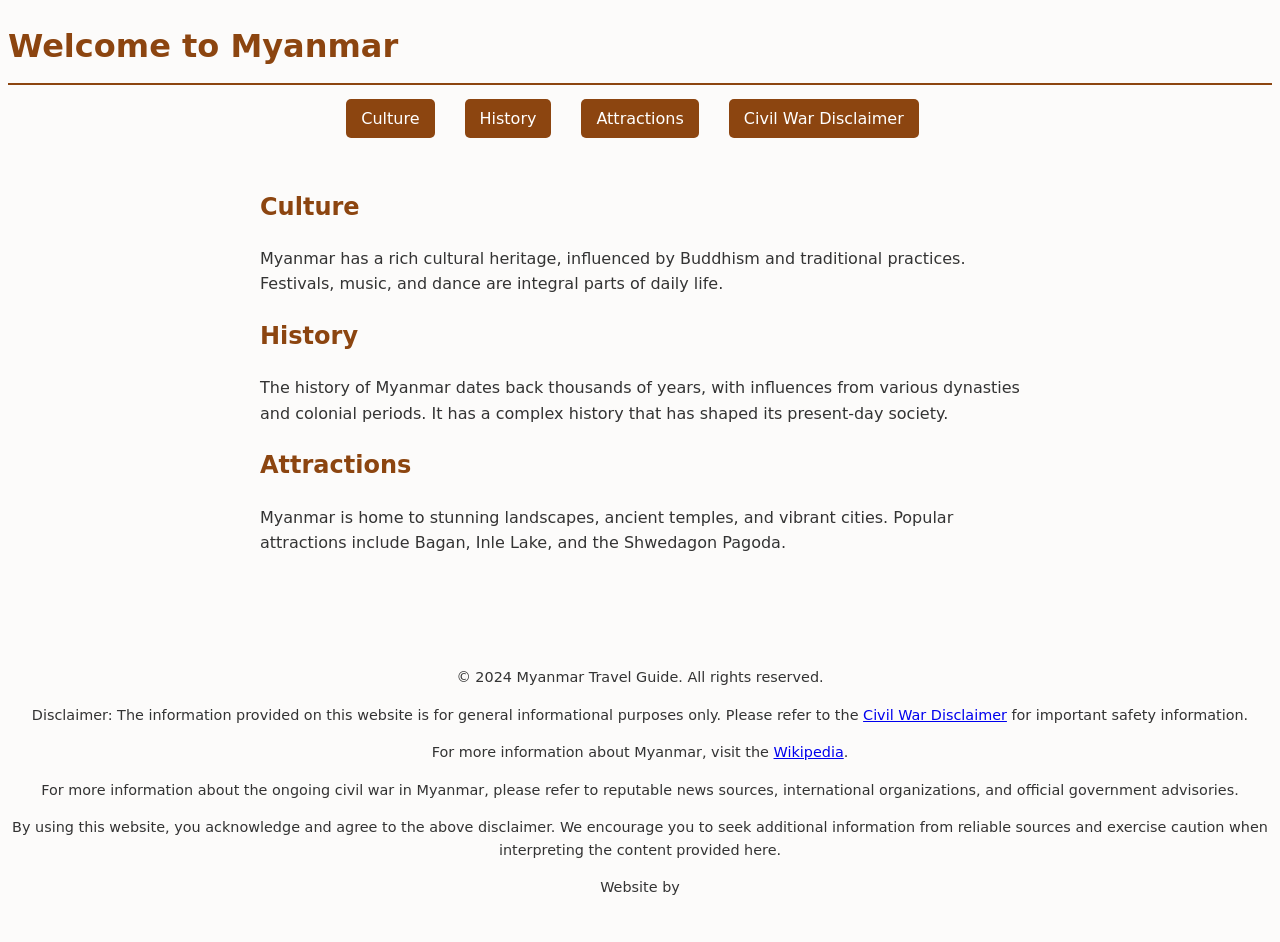
==== index.html @ 451cdd1c "Initial commit: Myanmar travel guide website" ====
<!DOCTYPE html>
<html lang="en">
<head>
	<meta charset="UTF-8">
	<meta name="viewport" content="width=device-width, initial-scale=1.0">
	<meta name="description" content="Learn about Myanmar, its culture, history, and attractions.">
	<link rel="stylesheet" href="styles.css">
	<link rel="icon" type="image/svg+xml" href="favicon.svg">
	<script src="script.js" defer></script>
	<title>About Myanmar</title>	
</head>
<body>
	<header>
		<h1>Welcome to Myanmar</h1>
		<nav>
			<ul>
				<li><a href="culture.html">Culture</a></li>
				<li><a href="history.html">History</a></li>
				<li><a href="attractions.html">Attractions</a></li>
				<li><a href="disclaimer.html">Civil War Disclaimer</a></li>
			</ul>
		</nav>
	</header>

	<main>
		<section id="culture">
			<h2>Culture</h2>
			<p>Myanmar has a rich cultural heritage, influenced by Buddhism and traditional practices. Festivals, music, and dance are integral parts of daily life.</p>
		</section>

		<section id="history">
			<h2>History</h2>
			<p>The history of Myanmar dates back thousands of years, with influences from various dynasties and colonial periods. It has a complex history that has shaped its present-day society.</p>
		</section>

		<section id="attractions">
			<h2>Attractions</h2>
			<p>Myanmar is home to stunning landscapes, ancient temples, and vibrant cities. Popular attractions include Bagan, Inle Lake, and the Shwedagon Pagoda.</p>
		</section>
	</main>
	<footer>
		<p>&copy; 2024 Myanmar Travel Guide. All rights reserved.</p>
		<p>Disclaimer: The information provided on this website is for general informational purposes only. Please refer to the <a href="disclaimer.html">Civil War Disclaimer</a> for important safety information.</p>
		<p>For more information about Myanmar, visit the <a href="https://en.wikipedia.org/wiki/Myanmar" target="_blank">Wikipedia</a>.</p>
		<p>For more information about the ongoing civil war in Myanmar, please refer to reputable news sources, international organizations, and official government advisories.</p>
		<p>By using this website, you acknowledge and agree to the above disclaimer. We encourage you to seek additional information from reliable sources and exercise caution when interpreting the content provided here.</p>
		<p>Website by <div Gaius="" David=""></div></p>
	</footer>
</body>
---- styles.css ----
body {
    font-family: system-ui, sans-serif;
    background-color: #fcfbfa;
    color: #333333;
    line-height: 1.6;
}
main {
    max-width: 800px;
    margin: 0 auto;
    padding: 20px;  
    box-sizing: border-box;
}
h1, h2, h3 {
    color: #8c4510;
}
h1 {
border-bottom: 2px solid #8c4510;
    padding-bottom: 10px; 
}
header nav a {
    background-color: #8c4510;
    text-decoration: none;
    color: #fff;
    margin-right: 15px;
    padding: 10px 15px;
    border-radius: 5px;
}
header nav a:hover {
    background-color: #a0522d;
}
header nav ul {
    list-style-type: none;
    padding: 0;
    gap: 15px;
    display: flex;
    justify-content: center;
    transition: background-color 0.2s ease;
}
footer {
    text-align: center;
    padding: 20px 0;
    margin-top: 40px;
    font-size: 0.9em;
}
a[href="index.html"] {
    margin-bottom: 20px;
    display: inline-block;
    background-color: #8c4510;
    color: #fff;
    padding: 10px 15px;
    text-decoration: none;
    border-radius: 10px;
    font-weight: 500;
    &:hover {
        background-color: #a0522d;
    }
    transition: background-color 0.2s ease;
}
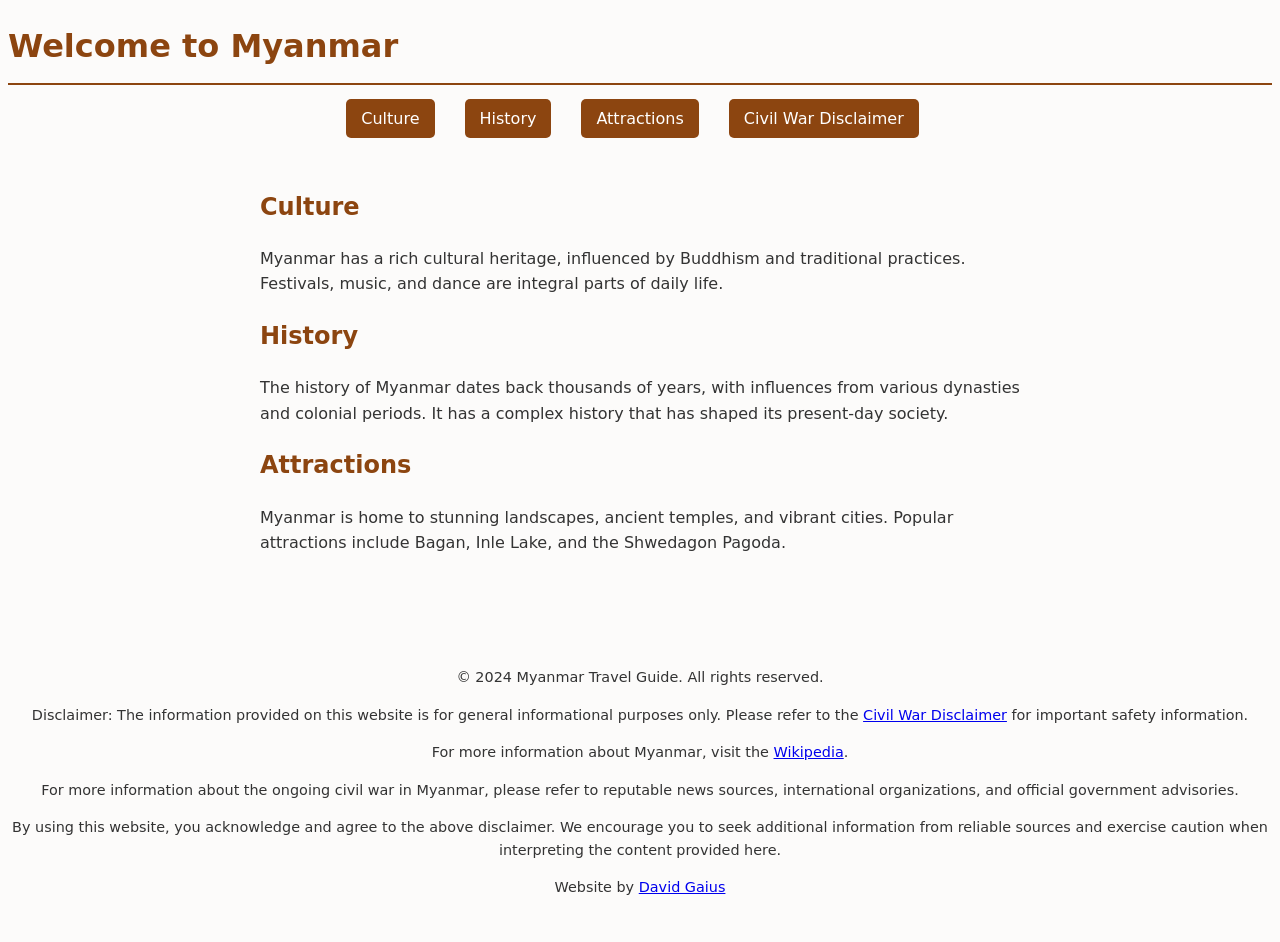
==== commit dbd7a1c3: "Final commit message: Added hamburger menu functionality to index.html and disclaimer.html, and upda" ====
--- a/index.html
+++ b/index.html
@@ -6,14 +6,19 @@
 	<meta name="description" content="Learn about Myanmar, its culture, history, and attractions.">
 	<link rel="stylesheet" href="styles.css">
 	<link rel="icon" type="image/svg+xml" href="favicon.svg">
-	<script src="script.js" defer></script>
+	<script src="app.js" defer></script>
 	<title>About Myanmar</title>	
 </head>
 <body>
 	<header>
 		<h1>Welcome to Myanmar</h1>
-		<nav>
-			<ul>
+		<button class="menu-toggle" aria-label="Toggle navigation" aria-controls="site-navigation" aria-expanded="false">
+    <span class="bar"></span>
+    <span class="bar"></span>
+    <span class="bar"></span>
+  </button>
+		<nav id="site-navigation">
+			<ul class="nav-links">
 				<li><a href="culture.html">Culture</a></li>
 				<li><a href="history.html">History</a></li>
 				<li><a href="attractions.html">Attractions</a></li>
@@ -44,6 +49,6 @@
 		<p>For more information about Myanmar, visit the <a href="https://en.wikipedia.org/wiki/Myanmar" target="_blank">Wikipedia</a>.</p>
 		<p>For more information about the ongoing civil war in Myanmar, please refer to reputable news sources, international organizations, and official government advisories.</p>
 		<p>By using this website, you acknowledge and agree to the above disclaimer. We encourage you to seek additional information from reliable sources and exercise caution when interpreting the content provided here.</p>
-		<p>Website by <div Gaius="" David=""></div></p>
+		<p>Website by <a href="https://github.com/davidtheimperial" target="_blank">David Gaius</a></p>
 	</footer>
 </body>
--- a/styles.css
+++ b/styles.css
@@ -55,4 +55,62 @@
         background-color: #a0522d;
     }
     transition: background-color 0.2s ease;
+}
+.menu-toggle {
+    display: none;
+    flex-direction: column;
+    justify-content: space-between;
+    width: 30px;
+    height: 21px;
+    background: transparent;
+    border: none;
+    cursor: pointer;
+    padding: 0;
+}
+.menu-toggle .bar {
+    height: 3px;
+    width: 100%;
+    background-color: #8c4510;
+    border-radius: 2px;
+    transition: all 0.3s ease;
+}
+@media (max-width: 768px) {
+  .menu-toggle {
+    display: flex;
+    margin-bottom: 12px;
+  }
+
+  .nav-links {
+    display: none;
+    flex-direction: column;
+    gap: 8px; 
+    width: 100%;
+  }
+  .nav-links a {
+    display: block;
+    width: 100%;
+    text-align: left;
+    padding: 10px 14px; 
+  }
+  .nav-links.active {
+    display: flex;
+  }
+  .menu-toggle .bar {
+    height: 3px;
+    width: 100%;
+    background-color: #ffffff;
+    border-radius: 2px;
+    transition: transform 0.3s ease, opacity 0.3s ease;
+  }
+  .menu-toggle.active .bar:nth-child(1) {
+    transform: translateY(9px) rotate(45deg);
+  }
+
+  .menu-toggle.active .bar:nth-child(2) {
+    opacity: 0; 
+  }
+
+  .menu-toggle.active .bar:nth-child(3) {
+    transform: translateY(-9px) rotate(-45deg);
+  }
 }
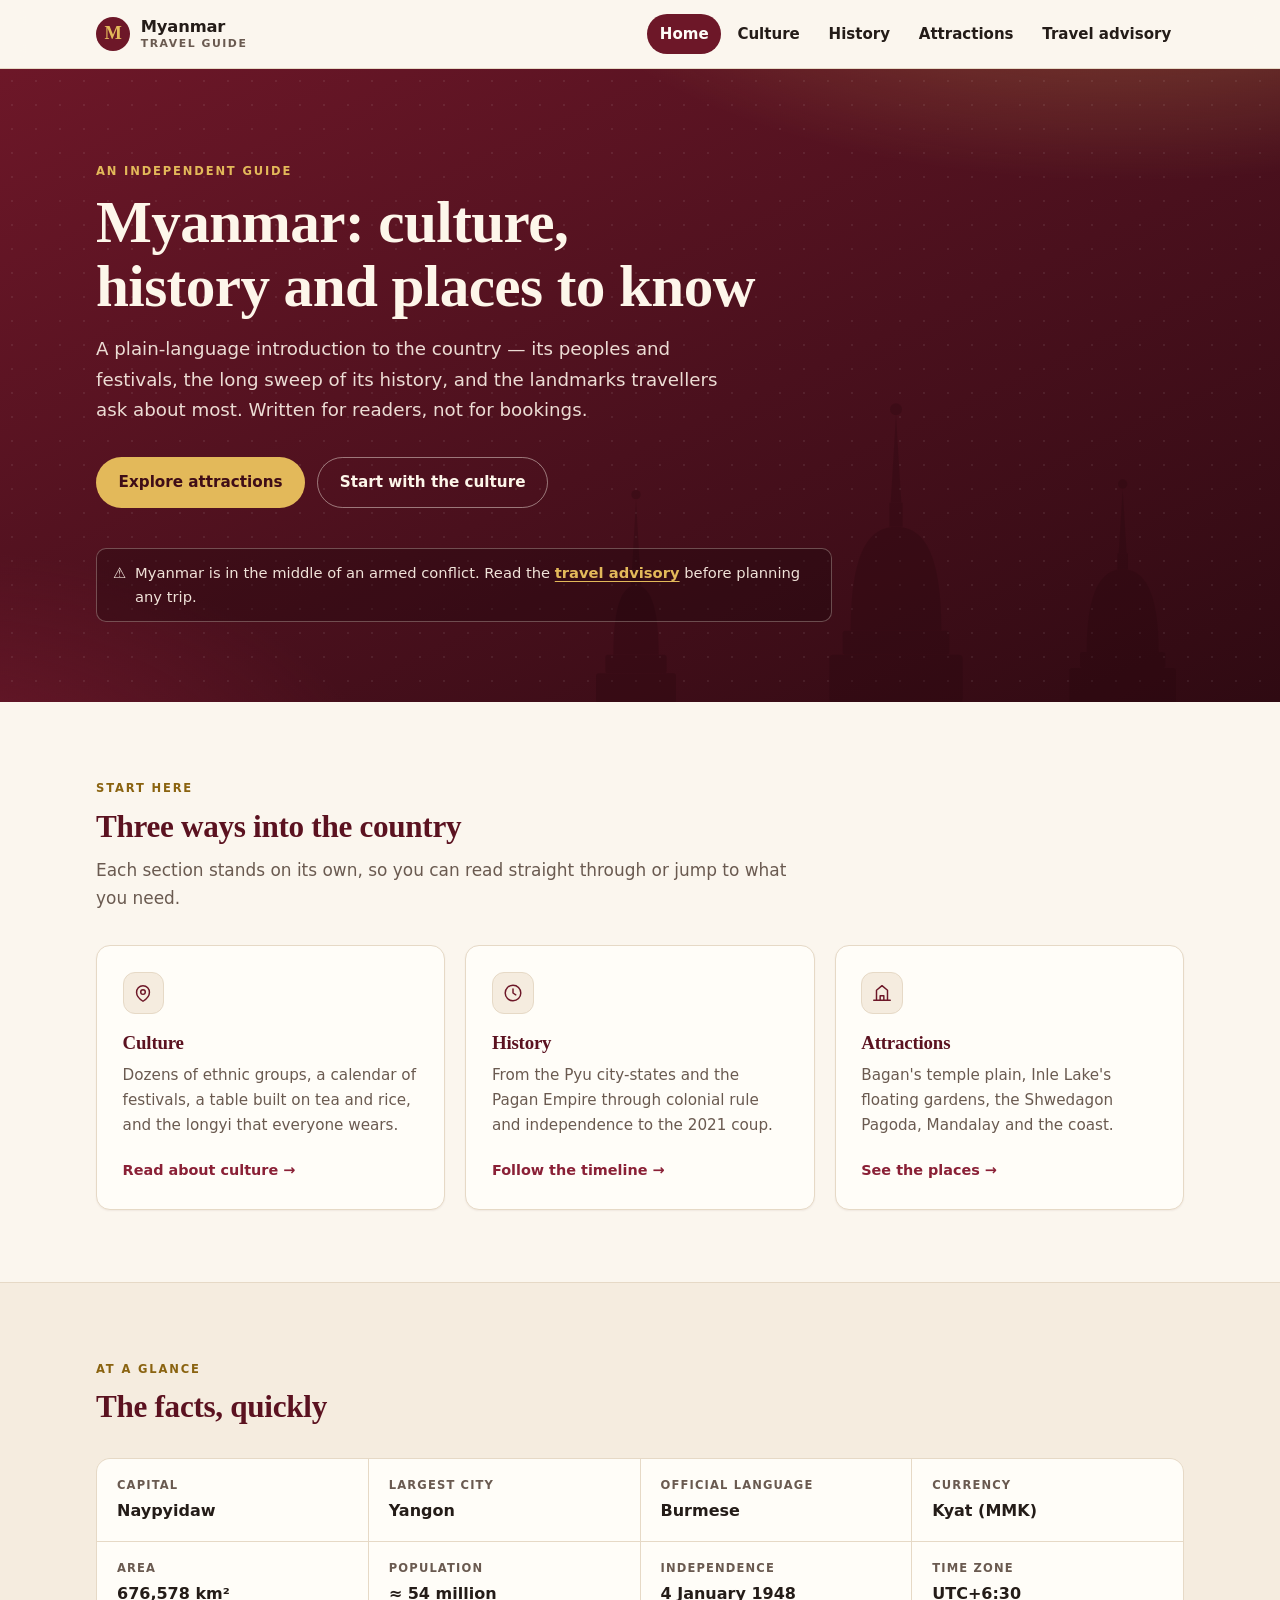
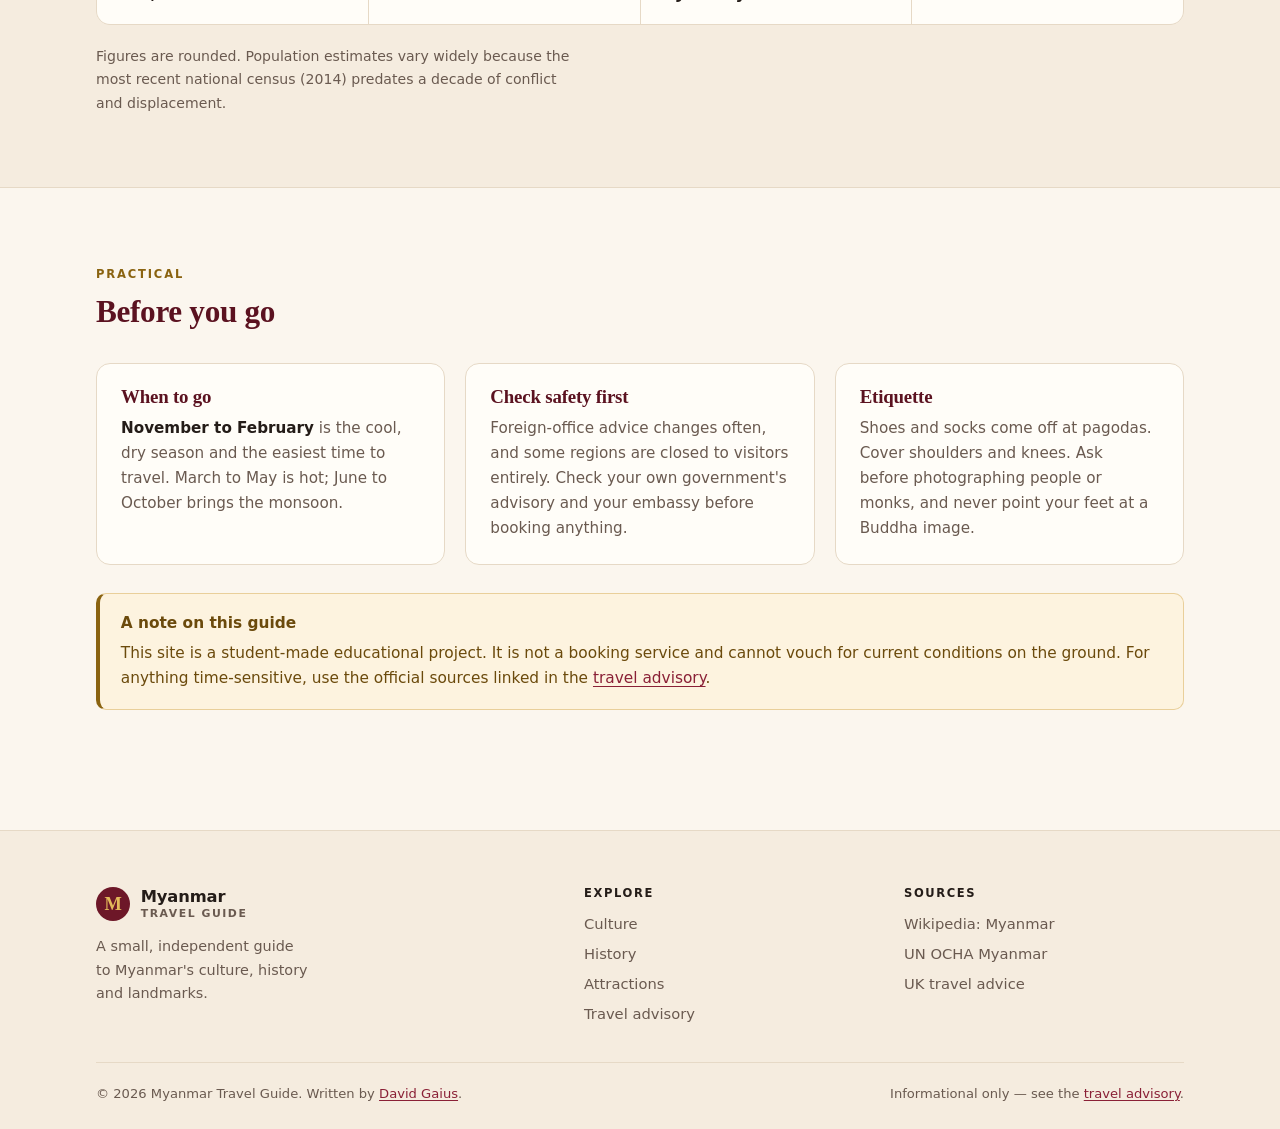
==== commit d46d23ea: "Rework layout, navigation and content - Add the missing main wrapper so content pages stop running f" ====
--- a/index.html
+++ b/index.html
@@ -2,53 +2,228 @@
 <html lang="en">
 <head>
 	<meta charset="UTF-8">
+	<script>document.documentElement.classList.add('js');</script>
 	<meta name="viewport" content="width=device-width, initial-scale=1.0">
-	<meta name="description" content="Learn about Myanmar, its culture, history, and attractions.">
+	<title>Myanmar Travel Guide — culture, history and places to know</title>
+	<meta name="description" content="An independent, plain-language guide to Myanmar: its peoples and festivals, its history from the Pyu city-states to today, and the landmarks travellers ask about most.">
+	<link rel="canonical" href="https://davidtheimperial.github.io/myanmar-travel-guide/">
+	<meta name="theme-color" content="#fbf6ee" media="(prefers-color-scheme: light)">
+	<meta name="theme-color" content="#141110" media="(prefers-color-scheme: dark)">
+	<meta property="og:type" content="website">
+	<meta property="og:site_name" content="Myanmar Travel Guide">
+	<meta property="og:title" content="Myanmar Travel Guide">
+	<meta property="og:description" content="An independent guide to Myanmar's culture, history and attractions — with a clear safety advisory.">
+	<meta property="og:url" content="https://davidtheimperial.github.io/myanmar-travel-guide/">
+	<link rel="icon" type="image/svg+xml" href="favicon.svg">
 	<link rel="stylesheet" href="styles.css">
-	<link rel="icon" type="image/svg+xml" href="favicon.svg">
 	<script src="app.js" defer></script>
-	<title>About Myanmar</title>	
 </head>
 <body>
-	<header>
-		<h1>Welcome to Myanmar</h1>
-		<button class="menu-toggle" aria-label="Toggle navigation" aria-controls="site-navigation" aria-expanded="false">
-    <span class="bar"></span>
-    <span class="bar"></span>
-    <span class="bar"></span>
-  </button>
-		<nav id="site-navigation">
-			<ul class="nav-links">
-				<li><a href="culture.html">Culture</a></li>
-				<li><a href="history.html">History</a></li>
-				<li><a href="attractions.html">Attractions</a></li>
-				<li><a href="disclaimer.html">Civil War Disclaimer</a></li>
-			</ul>
-		</nav>
+	<a class="skip-link" href="#main">Skip to content</a>
+
+	<header class="site-header">
+		<div class="wrap header-inner">
+			<a class="brand" href="index.html">
+				<span class="brand-mark" aria-hidden="true">M</span>
+				<span class="brand-text">Myanmar <em>Travel Guide</em></span>
+			</a>
+
+			<button class="nav-toggle" type="button" aria-label="Open navigation" aria-controls="site-nav" aria-expanded="false">
+				<span></span><span></span><span></span>
+			</button>
+
+			<nav class="site-nav" id="site-nav" aria-label="Main">
+				<ul>
+					<li><a href="index.html" aria-current="page">Home</a></li>
+					<li><a href="culture.html">Culture</a></li>
+					<li><a href="history.html">History</a></li>
+					<li><a href="attractions.html">Attractions</a></li>
+					<li><a href="disclaimer.html">Travel advisory</a></li>
+				</ul>
+			</nav>
+		</div>
 	</header>
 
-	<main>
-		<section id="culture">
-			<h2>Culture</h2>
-			<p>Myanmar has a rich cultural heritage, influenced by Buddhism and traditional practices. Festivals, music, and dance are integral parts of daily life.</p>
-		</section>
-
-		<section id="history">
-			<h2>History</h2>
-			<p>The history of Myanmar dates back thousands of years, with influences from various dynasties and colonial periods. It has a complex history that has shaped its present-day society.</p>
-		</section>
-
-		<section id="attractions">
-			<h2>Attractions</h2>
-			<p>Myanmar is home to stunning landscapes, ancient temples, and vibrant cities. Popular attractions include Bagan, Inle Lake, and the Shwedagon Pagoda.</p>
+	<main id="main">
+		<section class="hero">
+			<svg class="hero-art" viewBox="0 0 600 260" aria-hidden="true" focusable="false">
+				<g fill="currentColor">
+					<rect x="75" y="238" width="60" height="22" rx="2"/>
+					<rect x="82" y="224" width="46" height="14" rx="2"/>
+					<path d="M88 224c0-38 7-52 17-52s17 14 17 52z"/>
+					<rect x="101" y="160" width="8" height="12"/>
+					<path d="M102 160 105 108l3 52z"/>
+					<circle cx="105" cy="104" r="3.5"/>
+
+					<rect x="250" y="224" width="100" height="36" rx="3"/>
+					<rect x="260" y="206" width="80" height="18" rx="2"/>
+					<path d="M266 206c0-60 14-78 34-78s34 18 34 78z"/>
+					<rect x="295" y="110" width="10" height="18"/>
+					<path d="M296 110 300 44l4 66z"/>
+					<circle cx="300" cy="40" r="4.5"/>
+
+					<rect x="430" y="234" width="80" height="26" rx="2"/>
+					<rect x="438" y="222" width="64" height="12" rx="2"/>
+					<path d="M443 222c0-46 11-62 27-62s27 16 27 62z"/>
+					<rect x="466" y="148" width="8" height="12"/>
+					<path d="M467 148 470 100l3 48z"/>
+					<circle cx="470" cy="96" r="3.5"/>
+				</g>
+			</svg>
+
+			<div class="wrap hero-inner">
+				<p class="eyebrow eyebrow--light">An independent guide</p>
+				<h1>Myanmar: culture, history and places to know</h1>
+				<p class="hero-lede">A plain-language introduction to the country — its peoples and festivals, the long sweep of its history, and the landmarks travellers ask about most. Written for readers, not for bookings.</p>
+				<div class="hero-actions">
+					<a class="btn btn-primary" href="attractions.html">Explore attractions</a>
+					<a class="btn btn-ghost" href="culture.html">Start with the culture</a>
+				</div>
+				<p class="hero-note">
+					<span aria-hidden="true">&#9888;</span>
+					<span>Myanmar is in the middle of an armed conflict. Read the <a href="disclaimer.html">travel advisory</a> before planning any trip.</span>
+				</p>
+			</div>
+		</section>
+
+		<section class="section" aria-labelledby="start-here">
+			<div class="wrap">
+				<div class="section-head">
+					<p class="eyebrow">Start here</p>
+					<h2 id="start-here">Three ways into the country</h2>
+					<p class="lede">Each section stands on its own, so you can read straight through or jump to what you need.</p>
+				</div>
+
+				<div class="card-grid">
+					<a class="card" href="culture.html">
+						<span class="card-icon" aria-hidden="true">
+							<svg viewBox="0 0 24 24" width="22" height="22" fill="none" stroke="currentColor" stroke-width="1.6" stroke-linecap="round" stroke-linejoin="round"><path d="M12 21s-7-4.3-7-9.5A7 7 0 0 1 12 4a7 7 0 0 1 7 7.5C19 16.7 12 21 12 21z"/><circle cx="12" cy="11" r="2.5"/></svg>
+						</span>
+						<h3>Culture</h3>
+						<p>Dozens of ethnic groups, a calendar of festivals, a table built on tea and rice, and the longyi that everyone wears.</p>
+						<span class="card-more">Read about culture <span aria-hidden="true">&rarr;</span></span>
+					</a>
+
+					<a class="card" href="history.html">
+						<span class="card-icon" aria-hidden="true">
+							<svg viewBox="0 0 24 24" width="22" height="22" fill="none" stroke="currentColor" stroke-width="1.6" stroke-linecap="round" stroke-linejoin="round"><circle cx="12" cy="12" r="8.5"/><path d="M12 7.5V12l3 2"/></svg>
+						</span>
+						<h3>History</h3>
+						<p>From the Pyu city-states and the Pagan Empire through colonial rule and independence to the 2021 coup.</p>
+						<span class="card-more">Follow the timeline <span aria-hidden="true">&rarr;</span></span>
+					</a>
+
+					<a class="card" href="attractions.html">
+						<span class="card-icon" aria-hidden="true">
+							<svg viewBox="0 0 24 24" width="22" height="22" fill="none" stroke="currentColor" stroke-width="1.6" stroke-linecap="round" stroke-linejoin="round"><path d="M3 20h18M6 20V9l6-5 6 5v11"/><path d="M10 20v-5h4v5"/></svg>
+						</span>
+						<h3>Attractions</h3>
+						<p>Bagan's temple plain, Inle Lake's floating gardens, the Shwedagon Pagoda, Mandalay and the coast.</p>
+						<span class="card-more">See the places <span aria-hidden="true">&rarr;</span></span>
+					</a>
+				</div>
+			</div>
+		</section>
+
+		<section class="section section--tint" aria-labelledby="glance">
+			<div class="wrap">
+				<div class="section-head">
+					<p class="eyebrow">At a glance</p>
+					<h2 id="glance">The facts, quickly</h2>
+				</div>
+
+				<dl class="facts">
+					<div class="fact"><dt>Capital</dt><dd>Naypyidaw</dd></div>
+					<div class="fact"><dt>Largest city</dt><dd>Yangon</dd></div>
+					<div class="fact"><dt>Official language</dt><dd>Burmese</dd></div>
+					<div class="fact"><dt>Currency</dt><dd>Kyat (MMK)</dd></div>
+					<div class="fact"><dt>Area</dt><dd>676,578 km&sup2;</dd></div>
+					<div class="fact"><dt>Population</dt><dd>&asymp; 54 million</dd></div>
+					<div class="fact"><dt>Independence</dt><dd>4 January 1948</dd></div>
+					<div class="fact"><dt>Time zone</dt><dd>UTC+6:30</dd></div>
+				</dl>
+
+				<p class="note">Figures are rounded. Population estimates vary widely because the most recent national census (2014) predates a decade of conflict and displacement.</p>
+			</div>
+		</section>
+
+		<section class="section" aria-labelledby="before">
+			<div class="wrap">
+				<div class="section-head">
+					<p class="eyebrow">Practical</p>
+					<h2 id="before">Before you go</h2>
+				</div>
+
+				<div class="card-grid">
+					<article class="panel">
+						<h3>When to go</h3>
+						<p><strong>November to February</strong> is the cool, dry season and the easiest time to travel. March to May is hot; June to October brings the monsoon.</p>
+					</article>
+					<article class="panel">
+						<h3>Check safety first</h3>
+						<p>Foreign-office advice changes often, and some regions are closed to visitors entirely. Check your own government's advisory and your embassy before booking anything.</p>
+					</article>
+					<article class="panel">
+						<h3>Etiquette</h3>
+						<p>Shoes and socks come off at pagodas. Cover shoulders and knees. Ask before photographing people or monks, and never point your feet at a Buddha image.</p>
+					</article>
+				</div>
+
+				<div class="callout callout--warn">
+					<p class="callout-title">A note on this guide</p>
+					<p>This site is a student-made educational project. It is not a booking service and cannot vouch for current conditions on the ground. For anything time-sensitive, use the official sources linked in the <a href="disclaimer.html">travel advisory</a>.</p>
+				</div>
+			</div>
 		</section>
 	</main>
-	<footer>
-		<p>&copy; 2024 Myanmar Travel Guide. All rights reserved.</p>
-		<p>Disclaimer: The information provided on this website is for general informational purposes only. Please refer to the <a href="disclaimer.html">Civil War Disclaimer</a> for important safety information.</p>
-		<p>For more information about Myanmar, visit the <a href="https://en.wikipedia.org/wiki/Myanmar" target="_blank">Wikipedia</a>.</p>
-		<p>For more information about the ongoing civil war in Myanmar, please refer to reputable news sources, international organizations, and official government advisories.</p>
-		<p>By using this website, you acknowledge and agree to the above disclaimer. We encourage you to seek additional information from reliable sources and exercise caution when interpreting the content provided here.</p>
-		<p>Website by <a href="https://github.com/davidtheimperial" target="_blank">David Gaius</a></p>
+
+	<footer class="site-footer">
+		<div class="wrap">
+			<div class="footer-grid">
+				<div>
+					<a class="brand" href="index.html">
+						<span class="brand-mark" aria-hidden="true">M</span>
+						<span class="brand-text">Myanmar <em>Travel Guide</em></span>
+					</a>
+					<p class="footer-blurb">A small, independent guide to Myanmar's culture, history and landmarks.</p>
+				</div>
+
+				<nav aria-label="Footer">
+					<h2 class="footer-heading">Explore</h2>
+					<ul class="footer-links">
+						<li><a href="culture.html">Culture</a></li>
+						<li><a href="history.html">History</a></li>
+						<li><a href="attractions.html">Attractions</a></li>
+						<li><a href="disclaimer.html">Travel advisory</a></li>
+					</ul>
+				</nav>
+
+				<div>
+					<h2 class="footer-heading">Sources</h2>
+					<ul class="footer-links">
+						<li><a href="https://en.wikipedia.org/wiki/Myanmar" target="_blank" rel="noopener noreferrer">Wikipedia: Myanmar</a></li>
+						<li><a href="https://www.unocha.org/myanmar" target="_blank" rel="noopener noreferrer">UN OCHA Myanmar</a></li>
+						<li><a href="https://www.gov.uk/foreign-travel-advice/myanmar" target="_blank" rel="noopener noreferrer">UK travel advice</a></li>
+					</ul>
+				</div>
+			</div>
+
+			<div class="footer-legal">
+				<p>&copy; <span data-year>2026</span> Myanmar Travel Guide. Written by <a href="https://github.com/davidtheimperial" target="_blank" rel="noopener noreferrer">David Gaius</a>.</p>
+				<p>Informational only &mdash; see the <a href="disclaimer.html">travel advisory</a>.</p>
+			</div>
+		</div>
 	</footer>
-</body>+
+	<script type="application/ld+json">
+	{
+		"@context": "https://schema.org",
+		"@type": "WebSite",
+		"name": "Myanmar Travel Guide",
+		"url": "https://davidtheimperial.github.io/myanmar-travel-guide/",
+		"inLanguage": "en",
+		"description": "An independent guide to Myanmar's culture, history and attractions."
+	}
+	</script>
+</body>
+</html>
--- a/styles.css
+++ b/styles.css
@@ -1,116 +1,1204 @@
+/* ==========================================================================
+   Myanmar Travel Guide — stylesheet
+   1. Tokens          5. Layout & type
+   2. Reset           6. Components
+   3. Base            7. Page-specific
+   4. Header          8. Footer / print
+   ========================================================================== */
+
+/* 1. Tokens ---------------------------------------------------------------- */
+
+:root {
+	/* Brand (from the favicon) */
+	--maroon-900: #3f0d17;
+	--maroon-700: #6d1728;
+	--maroon-500: #8a2036;
+	--gold-600: #8a6310;
+	--gold-500: #c99a2e;
+	--gold-300: #e3b95a;
+
+	/* Surfaces */
+	--bg: #fbf6ee;
+	--surface: #fffdf8;
+	--surface-2: #f5ecdf;
+	--header-bg: rgba(251, 246, 238, 0.88);
+	--line: #e6d9c6;
+
+	/* Text */
+	--ink: #241c18;
+	--muted: #6a5a50;
+	--heading: #5b1220;
+	--link: #8a2036;
+
+	/* Feedback */
+	--warn-bg: #fdf3df;
+	--warn-line: #e9cf9a;
+	--warn-ink: #6b4a0c;
+
+	/* Structure */
+	--radius: 14px;
+	--radius-sm: 10px;
+	--wrap: 68rem;
+	--measure: 64ch;
+	--shadow-sm: 0 1px 2px rgba(63, 13, 23, 0.06);
+	--shadow: 0 1px 2px rgba(63, 13, 23, 0.05), 0 10px 28px -16px rgba(63, 13, 23, 0.35);
+
+	--font-body: system-ui, -apple-system, "Segoe UI", Roboto, "Helvetica Neue", Arial, sans-serif;
+	--font-display: "Iowan Old Style", "Palatino Linotype", Palatino, Georgia, "Times New Roman", serif;
+
+	color-scheme: light dark;
+}
+
+@media (prefers-color-scheme: dark) {
+	:root {
+		--maroon-700: #8c2438;
+		--gold-600: #e0b352;
+		--bg: #141110;
+		--surface: #1c1816;
+		--surface-2: #241e1a;
+		--header-bg: rgba(20, 17, 16, 0.88);
+		--line: #3a2f28;
+
+		--ink: #f4ece2;
+		--muted: #b3a396;
+		--heading: #f0d9a8;
+		--link: #e9c37a;
+
+		--warn-bg: #2a2113;
+		--warn-line: #5d4a22;
+		--warn-ink: #f0d59a;
+
+		--shadow-sm: 0 1px 2px rgba(0, 0, 0, 0.4);
+		--shadow: 0 1px 2px rgba(0, 0, 0, 0.4), 0 16px 34px -20px rgba(0, 0, 0, 0.8);
+	}
+}
+
+/* 2. Reset ----------------------------------------------------------------- */
+
+*,
+*::before,
+*::after {
+	box-sizing: border-box;
+}
+
+html {
+	-webkit-text-size-adjust: 100%;
+}
+
+body,
+h1,
+h2,
+h3,
+h4,
+p,
+figure,
+blockquote,
+dl,
+dd,
+ul,
+ol {
+	margin: 0;
+}
+
+ul[class],
+ol[class],
+.site-nav ul,
+.toc ol {
+	list-style: none;
+	margin: 0;
+	padding: 0;
+}
+
+img,
+svg,
+video {
+	display: block;
+	max-width: 100%;
+}
+
+button,
+input,
+select,
+textarea {
+	font: inherit;
+	color: inherit;
+}
+
+/* 3. Base ------------------------------------------------------------------ */
+
+html {
+	scroll-behavior: smooth;
+}
+
 body {
-    font-family: system-ui, sans-serif;
-    background-color: #fcfbfa;
-    color: #333333;
-    line-height: 1.6;
-}
+	background-color: var(--bg);
+	color: var(--ink);
+	font-family: var(--font-body);
+	font-size: 1rem;
+	line-height: 1.65;
+	-webkit-font-smoothing: antialiased;
+	text-rendering: optimizeLegibility;
+	display: flex;
+	flex-direction: column;
+	min-height: 100dvh;
+}
+
 main {
-    max-width: 800px;
-    margin: 0 auto;
-    padding: 20px;  
-    box-sizing: border-box;
-}
-h1, h2, h3 {
-    color: #8c4510;
-}
+	flex: 1 0 auto;
+}
+
+a {
+	color: var(--link);
+	text-underline-offset: 0.18em;
+	text-decoration-thickness: 1px;
+}
+
+a:hover {
+	text-decoration-thickness: 2px;
+}
+
+:focus-visible {
+	outline: 3px solid var(--gold-500);
+	outline-offset: 3px;
+	border-radius: 4px;
+}
+
+::selection {
+	background: var(--gold-300);
+	color: var(--maroon-900);
+}
+
+.skip-link {
+	position: fixed;
+	top: -6rem;
+	left: 1rem;
+	z-index: 200;
+	background: var(--maroon-700);
+	color: #fffdf8;
+	padding: 0.75rem 1.25rem;
+	border-radius: 0 0 var(--radius-sm) var(--radius-sm);
+	font-weight: 600;
+	text-decoration: none;
+	transition: top 0.15s ease;
+}
+
+.skip-link:focus {
+	top: 0;
+}
+
+/* 4. Header ---------------------------------------------------------------- */
+
+.site-header {
+	position: sticky;
+	top: 0;
+	z-index: 100;
+	background: var(--header-bg);
+	-webkit-backdrop-filter: saturate(140%) blur(12px);
+	backdrop-filter: saturate(140%) blur(12px);
+	border-bottom: 1px solid var(--line);
+}
+
+.header-inner {
+	display: flex;
+	align-items: center;
+	justify-content: space-between;
+	gap: 1rem;
+	min-height: 4.25rem;
+}
+
+.brand {
+	display: inline-flex;
+	align-items: center;
+	gap: 0.65rem;
+	color: var(--ink);
+	text-decoration: none;
+	font-weight: 650;
+	letter-spacing: -0.01em;
+	line-height: 1.15;
+}
+
+.brand-mark {
+	display: grid;
+	place-items: center;
+	flex: 0 0 auto;
+	width: 2.15rem;
+	height: 2.15rem;
+	border-radius: 50%;
+	background: var(--maroon-700);
+	color: var(--gold-300);
+	font-family: var(--font-display);
+	font-size: 1.15rem;
+	font-weight: 700;
+}
+
+.brand-text {
+	font-size: 1.02rem;
+}
+
+.brand-text em {
+	display: block;
+	font-style: normal;
+	font-size: 0.68rem;
+	letter-spacing: 0.14em;
+	text-transform: uppercase;
+	color: var(--muted);
+	font-weight: 600;
+	margin-top: 0.1rem;
+}
+
+.site-nav ul {
+	display: flex;
+	align-items: center;
+	gap: 0.2rem;
+}
+
+.site-nav a {
+	display: block;
+	padding: 0.5rem 0.8rem;
+	border-radius: 999px;
+	color: var(--ink);
+	text-decoration: none;
+	font-size: 0.94rem;
+	font-weight: 550;
+	white-space: nowrap;
+	transition: background-color 0.15s ease, color 0.15s ease;
+}
+
+.site-nav a:hover {
+	background: var(--surface-2);
+	color: var(--heading);
+}
+
+.site-nav a[aria-current="page"] {
+	background: var(--maroon-700);
+	color: #fffdf8;
+}
+
+.nav-toggle {
+	display: none;
+	place-items: center;
+	gap: 5px;
+	width: 2.75rem;
+	height: 2.75rem;
+	padding: 0;
+	border: 1px solid var(--line);
+	border-radius: 12px;
+	background: var(--surface);
+	color: var(--ink);
+	cursor: pointer;
+	flex-direction: column;
+}
+
+.nav-toggle span {
+	display: block;
+	width: 1.15rem;
+	height: 2px;
+	border-radius: 2px;
+	background: currentColor;
+	transition: transform 0.2s ease, opacity 0.2s ease;
+}
+
+.nav-toggle[aria-expanded="true"] span:nth-child(1) {
+	transform: translateY(7px) rotate(45deg);
+}
+
+.nav-toggle[aria-expanded="true"] span:nth-child(2) {
+	opacity: 0;
+}
+
+.nav-toggle[aria-expanded="true"] span:nth-child(3) {
+	transform: translateY(-7px) rotate(-45deg);
+}
+
+/* 5. Layout & type --------------------------------------------------------- */
+
+.wrap {
+	width: min(100% - 2.5rem, var(--wrap));
+	margin-inline: auto;
+}
+
+.section {
+	padding-block: clamp(2.75rem, 6vw, 4.5rem);
+}
+
+.section--tint {
+	background: var(--surface-2);
+	border-block: 1px solid var(--line);
+}
+
+.section-head {
+	max-width: 44rem;
+	margin-bottom: 2rem;
+}
+
+.section-head p:last-child {
+	margin-bottom: 0;
+}
+
+h1,
+h2,
+h3,
+h4 {
+	color: var(--heading);
+	font-family: var(--font-display);
+	font-weight: 700;
+	line-height: 1.2;
+	letter-spacing: -0.01em;
+	text-wrap: balance;
+}
+
 h1 {
-border-bottom: 2px solid #8c4510;
-    padding-bottom: 10px; 
-}
-header nav a {
-    background-color: #8c4510;
-    text-decoration: none;
-    color: #fff;
-    margin-right: 15px;
-    padding: 10px 15px;
-    border-radius: 5px;
-}
-header nav a:hover {
-    background-color: #a0522d;
-}
-header nav ul {
-    list-style-type: none;
-    padding: 0;
-    gap: 15px;
-    display: flex;
-    justify-content: center;
-    transition: background-color 0.2s ease;
-}
-footer {
-    text-align: center;
-    padding: 20px 0;
-    margin-top: 40px;
-    font-size: 0.9em;
-}
-a[href="index.html"] {
-    margin-bottom: 20px;
-    display: inline-block;
-    background-color: #8c4510;
-    color: #fff;
-    padding: 10px 15px;
-    text-decoration: none;
-    border-radius: 10px;
-    font-weight: 500;
-    &:hover {
-        background-color: #a0522d;
-    }
-    transition: background-color 0.2s ease;
-}
-.menu-toggle {
-    display: none;
-    flex-direction: column;
-    justify-content: space-between;
-    width: 30px;
-    height: 21px;
-    background: transparent;
-    border: none;
-    cursor: pointer;
-    padding: 0;
-}
-.menu-toggle .bar {
-    height: 3px;
-    width: 100%;
-    background-color: #8c4510;
-    border-radius: 2px;
-    transition: all 0.3s ease;
-}
-@media (max-width: 768px) {
-  .menu-toggle {
-    display: flex;
-    margin-bottom: 12px;
-  }
-
-  .nav-links {
-    display: none;
-    flex-direction: column;
-    gap: 8px; 
-    width: 100%;
-  }
-  .nav-links a {
-    display: block;
-    width: 100%;
-    text-align: left;
-    padding: 10px 14px; 
-  }
-  .nav-links.active {
-    display: flex;
-  }
-  .menu-toggle .bar {
-    height: 3px;
-    width: 100%;
-    background-color: #ffffff;
-    border-radius: 2px;
-    transition: transform 0.3s ease, opacity 0.3s ease;
-  }
-  .menu-toggle.active .bar:nth-child(1) {
-    transform: translateY(9px) rotate(45deg);
-  }
-
-  .menu-toggle.active .bar:nth-child(2) {
-    opacity: 0; 
-  }
-
-  .menu-toggle.active .bar:nth-child(3) {
-    transform: translateY(-9px) rotate(-45deg);
-  }
-}+	font-size: clamp(2rem, 4.6vw, 2.9rem);
+}
+
+h2 {
+	font-size: clamp(1.5rem, 3vw, 1.95rem);
+	margin-bottom: 0.75rem;
+}
+
+h3 {
+	font-size: 1.18rem;
+	margin-bottom: 0.4rem;
+}
+
+p {
+	text-wrap: pretty;
+}
+
+.eyebrow {
+	display: inline-block;
+	margin-bottom: 0.6rem;
+	font-family: var(--font-body);
+	font-size: 0.72rem;
+	font-weight: 700;
+	letter-spacing: 0.16em;
+	text-transform: uppercase;
+	color: var(--gold-600);
+}
+
+.eyebrow--light {
+	color: var(--gold-300);
+}
+
+.lede {
+	font-size: 1.06rem;
+	color: var(--muted);
+}
+
+.note {
+	margin-top: 1.25rem;
+	font-size: 0.88rem;
+	color: var(--muted);
+	max-width: 58ch;
+}
+
+/* Long-form text */
+.prose {
+	max-width: var(--measure);
+}
+
+.prose > * + * {
+	margin-top: 1.15rem;
+}
+
+.prose h2 {
+	margin-top: 2.4rem;
+	scroll-margin-top: 6rem;
+}
+
+.prose h2 + p {
+	margin-top: 0.65rem;
+}
+
+.prose h3 {
+	margin-top: 1.8rem;
+	scroll-margin-top: 6rem;
+}
+
+.prose ul,
+.prose ol {
+	padding-left: 1.2rem;
+}
+
+.prose li + li {
+	margin-top: 0.4rem;
+}
+
+.prose strong {
+	color: var(--heading);
+}
+
+/* Page intro band */
+.page-head {
+	background: linear-gradient(180deg, var(--surface-2), transparent);
+	border-bottom: 1px solid var(--line);
+	padding-block: clamp(2rem, 5vw, 3.25rem) clamp(1.75rem, 4vw, 2.5rem);
+}
+
+.page-head p {
+	max-width: 58ch;
+	color: var(--muted);
+	font-size: 1.04rem;
+	margin-top: 0.75rem;
+}
+
+.breadcrumb {
+	display: flex;
+	flex-wrap: wrap;
+	gap: 0.4rem;
+	align-items: center;
+	margin-bottom: 0.9rem;
+	font-size: 0.82rem;
+	color: var(--muted);
+}
+
+.breadcrumb a {
+	color: var(--muted);
+}
+
+.breadcrumb span[aria-hidden] {
+	opacity: 0.6;
+}
+
+/* 6. Components ------------------------------------------------------------ */
+
+/* Hero */
+.hero {
+	position: relative;
+	overflow: hidden;
+	isolation: isolate;
+	color: #fdf6ea;
+	background:
+		radial-gradient(58rem 26rem at 88% -25%, rgba(227, 185, 90, 0.38), transparent 65%),
+		radial-gradient(40rem 22rem at -5% 115%, rgba(138, 32, 54, 0.55), transparent 70%),
+		linear-gradient(155deg, #6d1728 0%, #4a101d 55%, #2f0a12 100%);
+}
+
+.hero::before {
+	content: "";
+	position: absolute;
+	inset: 0;
+	z-index: -1;
+	background-image: radial-gradient(rgba(255, 255, 255, 0.07) 1px, transparent 1px);
+	background-size: 24px 24px;
+}
+
+.hero-art {
+	position: absolute;
+	right: -1rem;
+	bottom: 0;
+	width: min(50rem, 118vw);
+	height: auto;
+	color: #24060c;
+	opacity: 0.26;
+	z-index: -1;
+	pointer-events: none;
+}
+
+.hero-inner {
+	position: relative;
+	padding-block: clamp(3rem, 8vw, 5.5rem) clamp(2.75rem, 7vw, 5rem);
+}
+
+.hero h1 {
+	color: #fdf6ea;
+	max-width: 24ch;
+	margin-bottom: 1rem;
+	font-size: clamp(2.15rem, 5.4vw, 3.7rem);
+	line-height: 1.08;
+}
+
+.hero-lede {
+	max-width: 54ch;
+	color: #ecdcd4;
+	font-size: clamp(1.02rem, 1.6vw, 1.14rem);
+}
+
+.hero-actions {
+	display: flex;
+	flex-wrap: wrap;
+	gap: 0.75rem;
+	margin-top: 2rem;
+}
+
+.hero-note {
+	display: flex;
+	align-items: flex-start;
+	gap: 0.55rem;
+	margin-top: 2.5rem;
+	max-width: 46rem;
+	padding: 0.75rem 1rem;
+	border: 1px solid rgba(253, 246, 234, 0.28);
+	border-radius: var(--radius-sm);
+	background: rgba(20, 6, 10, 0.28);
+	font-size: 0.92rem;
+	color: #f0e2d8;
+}
+
+.hero-note a {
+	color: var(--gold-300);
+	font-weight: 600;
+}
+
+/* Buttons */
+.btn {
+	display: inline-flex;
+	align-items: center;
+	justify-content: center;
+	gap: 0.5rem;
+	padding: 0.75rem 1.35rem;
+	border: 1px solid transparent;
+	border-radius: 999px;
+	font-size: 0.95rem;
+	font-weight: 600;
+	text-decoration: none;
+	transition: transform 0.15s ease, background-color 0.15s ease, border-color 0.15s ease;
+}
+
+.btn:hover {
+	transform: translateY(-1px);
+}
+
+.btn-primary {
+	background: var(--gold-300);
+	color: #3f0d17;
+}
+
+.btn-primary:hover {
+	background: #f2ce85;
+}
+
+.btn-ghost {
+	border-color: rgba(253, 246, 234, 0.45);
+	color: #fdf6ea;
+}
+
+.btn-ghost:hover {
+	background: rgba(253, 246, 234, 0.12);
+	border-color: rgba(253, 246, 234, 0.7);
+}
+
+/* Cards */
+.card-grid {
+	display: grid;
+	gap: 1.25rem;
+	grid-template-columns: repeat(auto-fit, minmax(15rem, 1fr));
+}
+
+.card {
+	position: relative;
+	display: flex;
+	flex-direction: column;
+	gap: 0.55rem;
+	padding: 1.6rem;
+	background: var(--surface);
+	border: 1px solid var(--line);
+	border-radius: var(--radius);
+	box-shadow: var(--shadow-sm);
+	color: inherit;
+	text-decoration: none;
+	transition: transform 0.18s ease, box-shadow 0.18s ease, border-color 0.18s ease;
+}
+
+.card:hover {
+	transform: translateY(-3px);
+	border-color: var(--gold-500);
+	box-shadow: var(--shadow);
+}
+
+.card h3 {
+	margin: 0.6rem 0 0;
+	color: var(--heading);
+}
+
+.card p {
+	color: var(--muted);
+	font-size: 0.95rem;
+}
+
+.card-more {
+	margin-top: auto;
+	padding-top: 0.75rem;
+	color: var(--link);
+	font-size: 0.9rem;
+	font-weight: 600;
+}
+
+.card-icon {
+	display: grid;
+	place-items: center;
+	width: 2.6rem;
+	height: 2.6rem;
+	border-radius: 12px;
+	background: var(--surface-2);
+	color: var(--maroon-700);
+	border: 1px solid var(--line);
+}
+
+@media (prefers-color-scheme: dark) {
+	.card-icon {
+		color: var(--gold-300);
+	}
+}
+
+/* Plain panels (not links) */
+.panel {
+	padding: 1.4rem 1.5rem;
+	background: var(--surface);
+	border: 1px solid var(--line);
+	border-radius: var(--radius);
+}
+
+.panel h3 {
+	margin-bottom: 0.45rem;
+}
+
+.panel p {
+	color: var(--muted);
+	font-size: 0.95rem;
+}
+
+.panel p strong {
+	color: var(--ink);
+}
+
+/* Facts */
+.facts {
+	display: grid;
+	grid-template-columns: repeat(2, minmax(0, 1fr));
+	gap: 1px;
+	background: var(--line);
+	border: 1px solid var(--line);
+	border-radius: var(--radius);
+	overflow: hidden;
+}
+
+@media (min-width: 720px) {
+	.facts {
+		grid-template-columns: repeat(4, minmax(0, 1fr));
+	}
+}
+
+.fact {
+	background: var(--surface);
+	padding: 1.05rem 1.25rem;
+}
+
+.fact dt {
+	font-size: 0.72rem;
+	font-weight: 650;
+	letter-spacing: 0.1em;
+	text-transform: uppercase;
+	color: var(--muted);
+}
+
+.fact dd {
+	margin-top: 0.2rem;
+	font-weight: 600;
+	font-size: 1rem;
+}
+
+/* Callouts */
+.callout {
+	margin-top: 1.75rem;
+	padding: 1.1rem 1.3rem;
+	border: 1px solid var(--line);
+	border-left: 4px solid var(--gold-500);
+	border-radius: var(--radius-sm);
+	background: var(--surface);
+	font-size: 0.96rem;
+}
+
+.callout p {
+	color: var(--muted);
+}
+
+.callout-title {
+	font-weight: 700;
+	color: var(--ink);
+	margin-bottom: 0.25rem;
+}
+
+.callout--warn {
+	background: var(--warn-bg);
+	border-color: var(--warn-line);
+	border-left-color: var(--gold-600);
+}
+
+.callout--warn p {
+	color: var(--warn-ink);
+}
+
+.callout--warn .callout-title {
+	color: var(--warn-ink);
+}
+
+/* Tags */
+.tag {
+	display: inline-block;
+	padding: 0.15rem 0.6rem;
+	border-radius: 999px;
+	background: var(--surface-2);
+	border: 1px solid var(--line);
+	color: var(--muted);
+	font-size: 0.72rem;
+	font-weight: 650;
+	letter-spacing: 0.06em;
+	text-transform: uppercase;
+}
+
+/* Table */
+.table-wrap {
+	margin-top: 1.5rem;
+	overflow-x: auto;
+	border: 1px solid var(--line);
+	border-radius: var(--radius);
+	background: var(--surface);
+}
+
+table {
+	width: 100%;
+	min-width: 30rem;
+	border-collapse: collapse;
+	font-size: 0.94rem;
+}
+
+caption {
+	padding: 1rem 1.25rem 0;
+	text-align: left;
+	color: var(--muted);
+	font-size: 0.86rem;
+}
+
+th,
+td {
+	padding: 0.7rem 1.25rem;
+	text-align: left;
+	vertical-align: top;
+	border-top: 1px solid var(--line);
+}
+
+thead th {
+	background: var(--surface-2);
+	font-size: 0.74rem;
+	font-weight: 700;
+	letter-spacing: 0.09em;
+	text-transform: uppercase;
+	color: var(--muted);
+	white-space: nowrap;
+}
+
+tbody th {
+	font-weight: 650;
+	color: var(--heading);
+}
+
+.when {
+	display: block;
+	margin-top: 0.1rem;
+	font-family: var(--font-body);
+	font-size: 0.78rem;
+	font-weight: 500;
+	color: var(--muted);
+}
+
+table th:last-child,
+table td:last-child {
+	min-width: 13rem;
+}
+
+/* Timeline */
+.timeline {
+	position: relative;
+	max-width: var(--measure);
+	margin-top: 1.5rem;
+}
+
+.timeline::before {
+	content: "";
+	position: absolute;
+	left: 0.3rem;
+	top: 0.5rem;
+	bottom: 0.75rem;
+	width: 2px;
+	background: var(--line);
+}
+
+.timeline li {
+	position: relative;
+	padding: 0 0 1.6rem 1.9rem;
+}
+
+.timeline li::before {
+	content: "";
+	position: absolute;
+	left: 0;
+	top: 0.55rem;
+	width: 0.62rem;
+	height: 0.62rem;
+	border-radius: 50%;
+	background: var(--gold-500);
+	box-shadow: 0 0 0 4px var(--bg);
+}
+
+.timeline .era {
+	display: block;
+	font-size: 0.76rem;
+	font-weight: 700;
+	letter-spacing: 0.08em;
+	text-transform: uppercase;
+	color: var(--gold-600);
+}
+
+.timeline h3 {
+	margin: 0.2rem 0 0.3rem;
+	font-size: 1.05rem;
+}
+
+.timeline p {
+	color: var(--muted);
+	font-size: 0.95rem;
+	margin: 0;
+}
+
+/* Table of contents */
+.with-toc {
+	display: grid;
+	grid-template-columns: minmax(0, 1fr) 15rem;
+	gap: clamp(2rem, 5vw, 4rem);
+	align-items: start;
+	padding-block: clamp(2rem, 5vw, 3.5rem);
+}
+
+.toc {
+	position: sticky;
+	top: 5.75rem;
+	padding: 1.1rem 1.25rem;
+	border: 1px solid var(--line);
+	border-radius: var(--radius);
+	background: var(--surface);
+	font-size: 0.9rem;
+}
+
+.toc h2 {
+	margin: 0 0 0.6rem;
+	font-family: var(--font-body);
+	font-size: 0.72rem;
+	font-weight: 700;
+	letter-spacing: 0.14em;
+	text-transform: uppercase;
+	color: var(--muted);
+}
+
+.toc ol {
+	display: grid;
+	gap: 0.15rem;
+	counter-reset: toc;
+}
+
+.toc a {
+	display: block;
+	padding: 0.3rem 0.5rem;
+	border-radius: 6px;
+	color: var(--muted);
+	text-decoration: none;
+	line-height: 1.4;
+}
+
+.toc a:hover {
+	background: var(--surface-2);
+	color: var(--heading);
+}
+
+/* Place cards */
+.place-grid {
+	display: grid;
+	gap: 1.25rem;
+	grid-template-columns: repeat(auto-fit, minmax(17rem, 1fr));
+	margin-top: 1.75rem;
+}
+
+.place {
+	display: flex;
+	flex-direction: column;
+	overflow: hidden;
+	background: var(--surface);
+	border: 1px solid var(--line);
+	border-radius: var(--radius);
+	box-shadow: var(--shadow-sm);
+	transition: transform 0.18s ease, box-shadow 0.18s ease;
+}
+
+.place:hover {
+	transform: translateY(-3px);
+	box-shadow: var(--shadow);
+}
+
+.place-media {
+	position: relative;
+	height: 7rem;
+	display: flex;
+	align-items: flex-end;
+	padding: 0.85rem 1.15rem;
+	background-image:
+		radial-gradient(circle at 78% 18%, rgba(227, 185, 90, 0.55), transparent 55%),
+		radial-gradient(rgba(255, 255, 255, 0.12) 1px, transparent 1px),
+		linear-gradient(135deg, var(--tint, #6d1728), #2c0a11);
+	background-size: auto, 16px 16px, auto;
+}
+
+.place-media .tag {
+	background: rgba(20, 6, 10, 0.35);
+	border-color: rgba(253, 246, 234, 0.35);
+	color: #fdf6ea;
+}
+
+.place-body {
+	display: flex;
+	flex-direction: column;
+	gap: 0.45rem;
+	padding: 1.15rem 1.25rem 1.35rem;
+}
+
+.place-body h3 {
+	margin: 0;
+}
+
+.place-body p {
+	margin: 0;
+	color: var(--muted);
+	font-size: 0.94rem;
+}
+
+.place-meta {
+	margin-top: auto;
+	padding-top: 0.5rem;
+	font-size: 0.82rem;
+	color: var(--muted);
+}
+
+/* 7. Page-specific -------------------------------------------------------- */
+
+.error-page {
+	display: grid;
+	place-items: center;
+	min-height: 60vh;
+	text-align: center;
+	padding-block: 4rem;
+}
+
+.error-page h1 {
+	font-size: clamp(3rem, 12vw, 5rem);
+	color: var(--maroon-700);
+}
+
+/* 8. Footer --------------------------------------------------------------- */
+
+.site-footer {
+	margin-top: clamp(2rem, 4vw, 3rem);
+	padding-block: clamp(2.5rem, 5vw, 3.5rem) 1.5rem;
+	background: var(--surface-2);
+	border-top: 1px solid var(--line);
+	font-size: 0.92rem;
+	color: var(--muted);
+}
+
+.footer-grid {
+	display: grid;
+	grid-template-columns: 1.6fr 1fr 1fr;
+	gap: 2.5rem;
+}
+
+.footer-blurb {
+	margin-top: 0.85rem;
+	max-width: 30ch;
+	font-size: 0.9rem;
+}
+
+.footer-heading {
+	margin-bottom: 0.7rem;
+	font-family: var(--font-body);
+	font-size: 0.72rem;
+	font-weight: 700;
+	letter-spacing: 0.14em;
+	text-transform: uppercase;
+	color: var(--ink);
+}
+
+.footer-links li + li {
+	margin-top: 0.35rem;
+}
+
+.footer-links a {
+	color: var(--muted);
+	text-decoration: none;
+}
+
+.footer-links a:hover {
+	color: var(--link);
+	text-decoration: underline;
+}
+
+.footer-legal {
+	display: flex;
+	flex-wrap: wrap;
+	justify-content: space-between;
+	gap: 0.5rem 1.5rem;
+	margin-top: 2.25rem;
+	padding-top: 1.25rem;
+	border-top: 1px solid var(--line);
+	font-size: 0.82rem;
+}
+
+/* Responsive -------------------------------------------------------------- */
+
+@media (max-width: 960px) {
+	.with-toc {
+		grid-template-columns: minmax(0, 1fr);
+	}
+
+	.toc {
+		position: static;
+		order: -1;
+	}
+}
+
+@media (max-width: 720px) {
+	.footer-grid {
+		grid-template-columns: 1fr;
+		gap: 1.75rem;
+	}
+}
+
+@media (max-width: 860px) {
+	html.js .nav-toggle {
+		display: inline-flex;
+	}
+
+	html.js .site-nav {
+		position: absolute;
+		inset: 100% 0 auto;
+		display: none;
+		padding: 0.6rem 1.25rem 1rem;
+		background: var(--surface);
+		border-bottom: 1px solid var(--line);
+		box-shadow: var(--shadow);
+	}
+
+	html.js .site-header.nav-open .site-nav {
+		display: block;
+	}
+
+	html:not(.js) .site-nav {
+		border-top: 1px solid var(--line);
+		padding-block: 0.75rem;
+	}
+
+	.site-nav ul {
+		flex-direction: column;
+		align-items: stretch;
+		gap: 0.15rem;
+	}
+
+	.site-nav a {
+		padding: 0.7rem 0.85rem;
+		border-radius: var(--radius-sm);
+	}
+
+	.header-inner {
+		flex-wrap: wrap;
+	}
+
+	html.js .site-header .header-inner {
+		flex-wrap: nowrap;
+	}
+}
+
+@media (max-width: 520px) {
+	.wrap {
+		width: min(100% - 2rem, var(--wrap));
+	}
+
+	.hero-actions .btn {
+		flex: 1 1 100%;
+	}
+
+	.fact {
+		padding: 0.9rem 1rem;
+	}
+}
+
+@media (prefers-reduced-motion: reduce) {
+	html {
+		scroll-behavior: auto;
+	}
+
+	*,
+	*::before,
+	*::after {
+		animation-duration: 0.001ms !important;
+		animation-iteration-count: 1 !important;
+		transition-duration: 0.001ms !important;
+	}
+
+	.card:hover,
+	.place:hover,
+	.btn:hover {
+		transform: none;
+	}
+}
+
+@media (prefers-reduced-motion: no-preference) {
+	@view-transition {
+		navigation: auto;
+	}
+}
+
+/* Print ------------------------------------------------------------------- */
+
+@media print {
+	.site-header,
+	.site-footer,
+	.toc,
+	.skip-link,
+	.hero-art {
+		display: none !important;
+	}
+
+	body {
+		background: #fff;
+		color: #000;
+		font-size: 11pt;
+	}
+
+	.hero {
+		background: none;
+		color: #000;
+	}
+
+	.hero h1,
+	.hero-lede,
+	.hero-note {
+		color: #000;
+	}
+
+	a {
+		color: #000;
+		text-decoration: underline;
+	}
+
+	a[href^="http"]::after {
+		content: " (" attr(href) ")";
+		font-size: 0.85em;
+		word-break: break-all;
+	}
+
+	.card,
+	.panel,
+	.facts,
+	.place,
+	.callout {
+		box-shadow: none;
+		break-inside: avoid;
+	}
+}
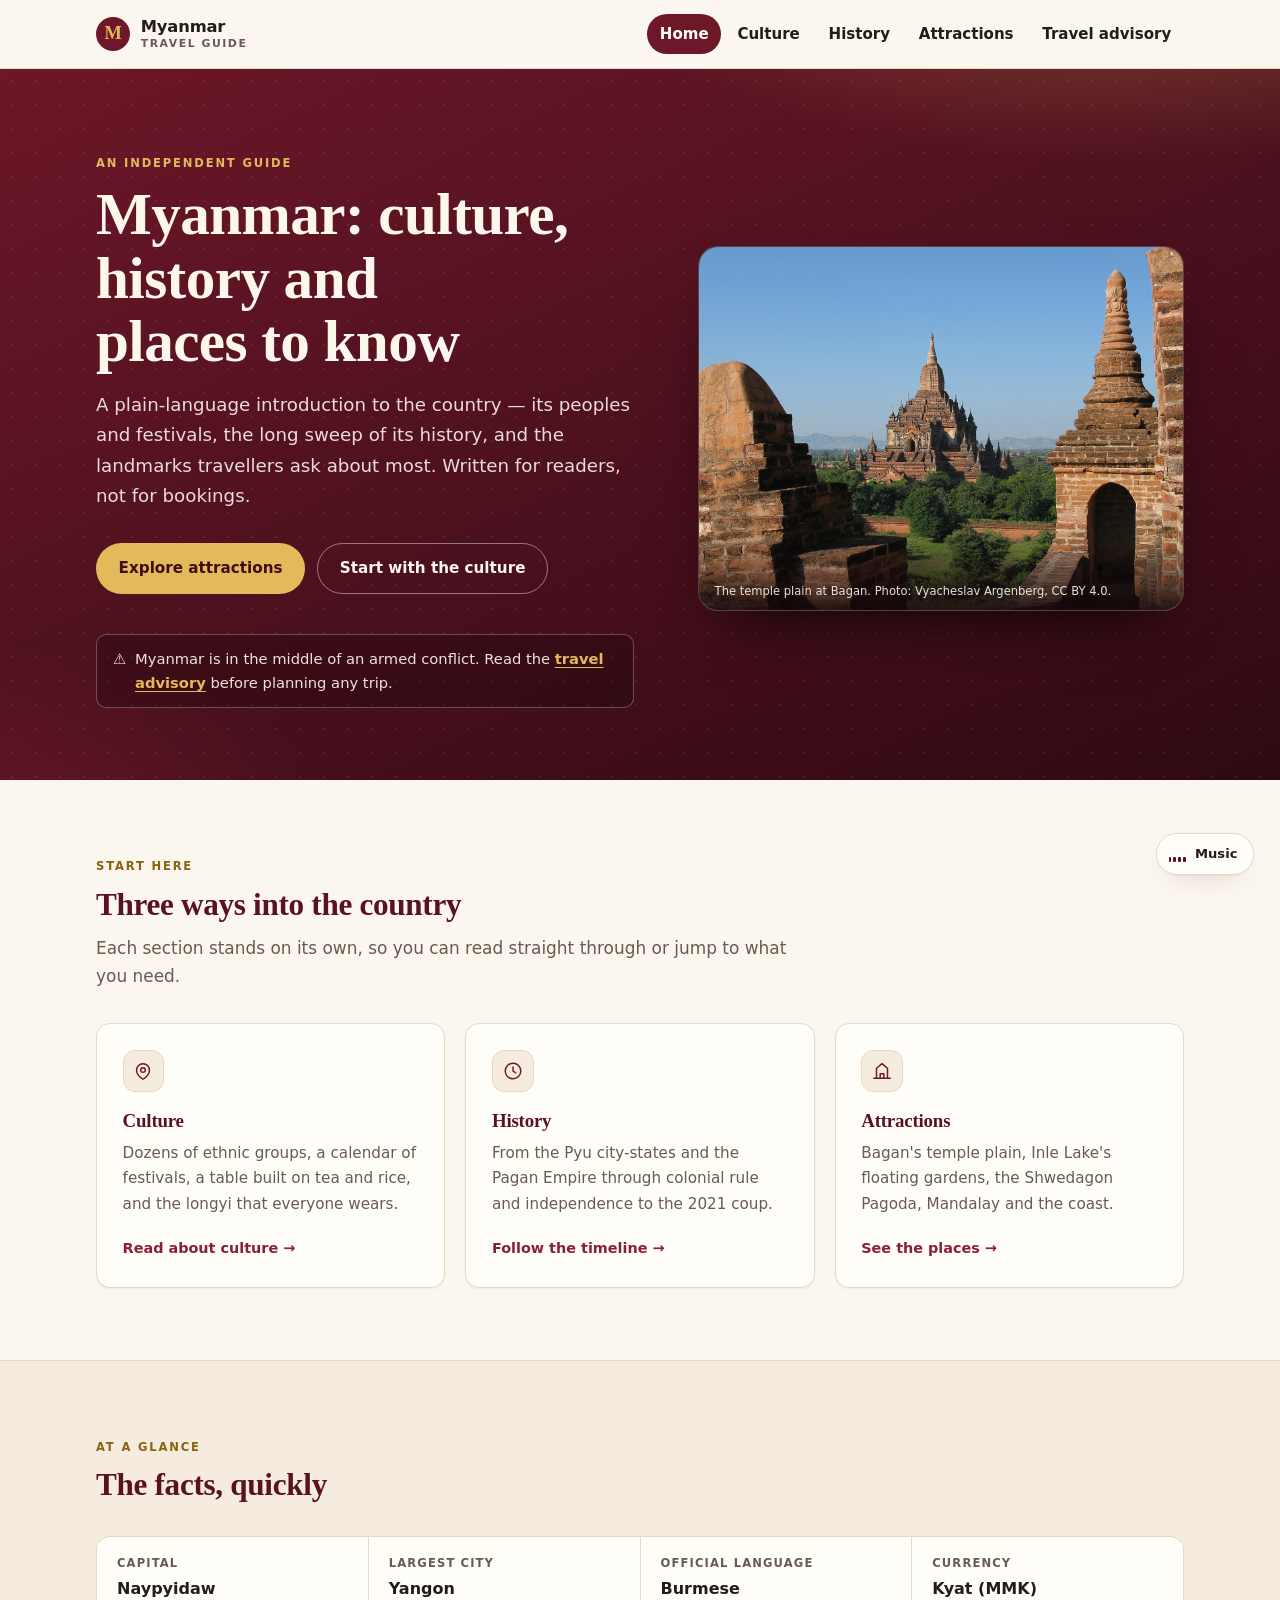
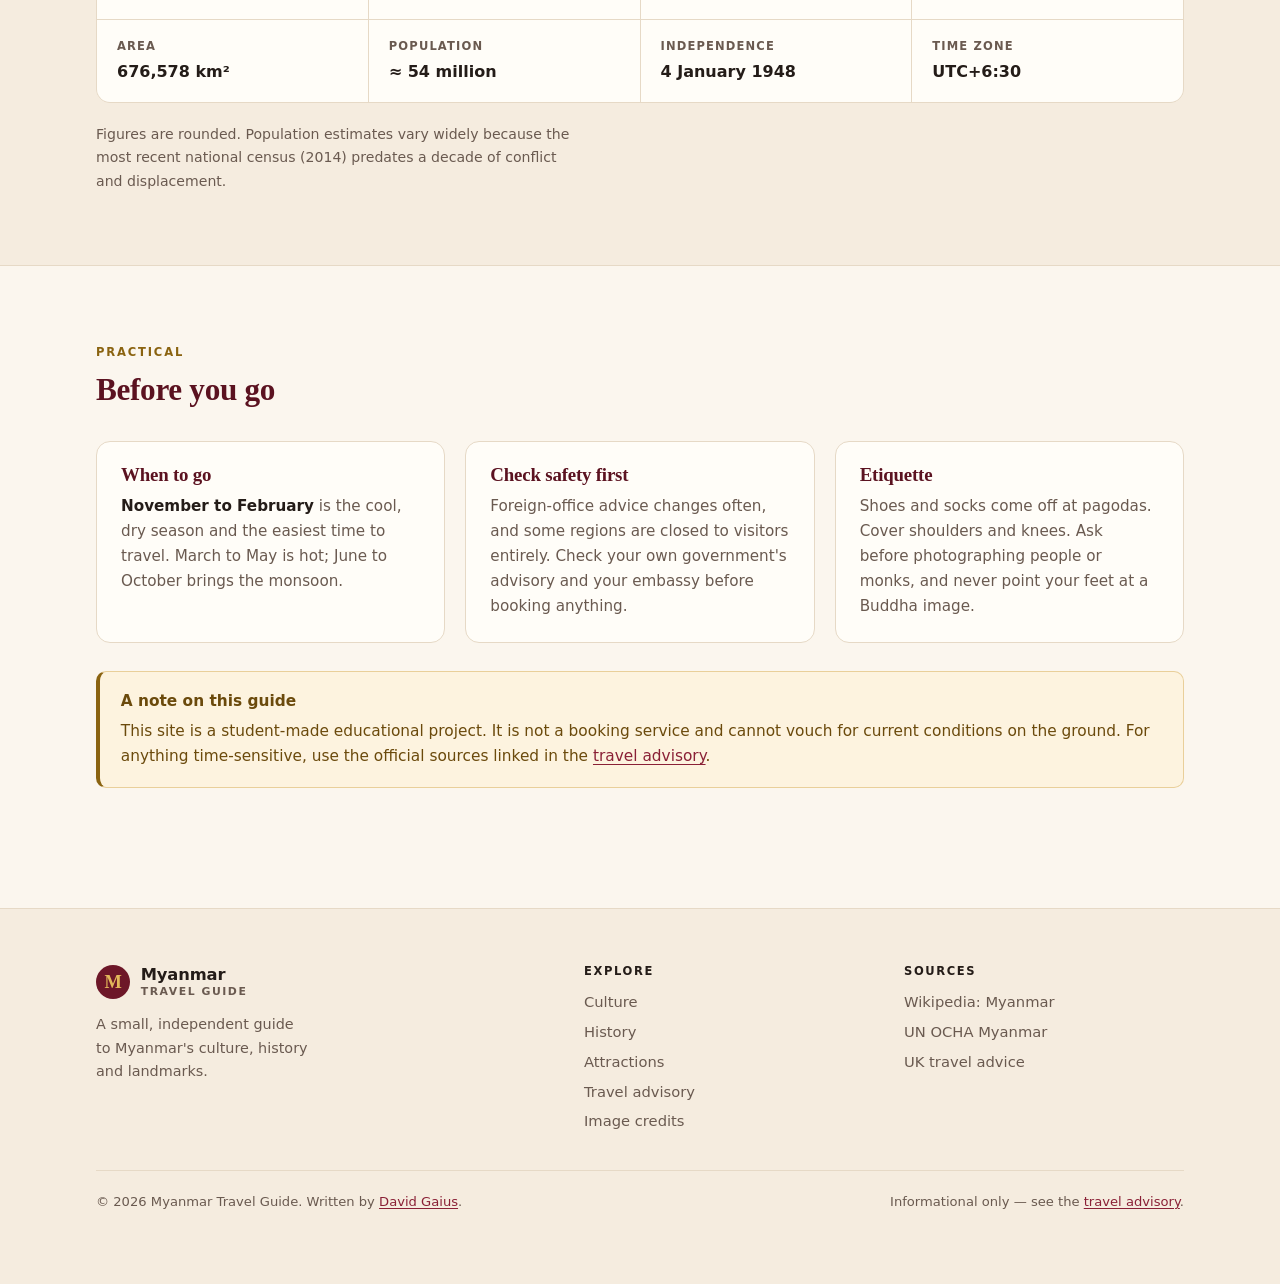
==== commit 46e221b9: "Add photography, a Bagan video and an ambient music toggle" ====
--- a/index.html
+++ b/index.html
@@ -46,43 +46,25 @@
 
 	<main id="main">
 		<section class="hero">
-			<svg class="hero-art" viewBox="0 0 600 260" aria-hidden="true" focusable="false">
-				<g fill="currentColor">
-					<rect x="75" y="238" width="60" height="22" rx="2"/>
-					<rect x="82" y="224" width="46" height="14" rx="2"/>
-					<path d="M88 224c0-38 7-52 17-52s17 14 17 52z"/>
-					<rect x="101" y="160" width="8" height="12"/>
-					<path d="M102 160 105 108l3 52z"/>
-					<circle cx="105" cy="104" r="3.5"/>
-
-					<rect x="250" y="224" width="100" height="36" rx="3"/>
-					<rect x="260" y="206" width="80" height="18" rx="2"/>
-					<path d="M266 206c0-60 14-78 34-78s34 18 34 78z"/>
-					<rect x="295" y="110" width="10" height="18"/>
-					<path d="M296 110 300 44l4 66z"/>
-					<circle cx="300" cy="40" r="4.5"/>
-
-					<rect x="430" y="234" width="80" height="26" rx="2"/>
-					<rect x="438" y="222" width="64" height="12" rx="2"/>
-					<path d="M443 222c0-46 11-62 27-62s27 16 27 62z"/>
-					<rect x="466" y="148" width="8" height="12"/>
-					<path d="M467 148 470 100l3 48z"/>
-					<circle cx="470" cy="96" r="3.5"/>
-				</g>
-			</svg>
-
 			<div class="wrap hero-inner">
-				<p class="eyebrow eyebrow--light">An independent guide</p>
-				<h1>Myanmar: culture, history and places to know</h1>
-				<p class="hero-lede">A plain-language introduction to the country — its peoples and festivals, the long sweep of its history, and the landmarks travellers ask about most. Written for readers, not for bookings.</p>
-				<div class="hero-actions">
-					<a class="btn btn-primary" href="attractions.html">Explore attractions</a>
-					<a class="btn btn-ghost" href="culture.html">Start with the culture</a>
-				</div>
-				<p class="hero-note">
-					<span aria-hidden="true">&#9888;</span>
-					<span>Myanmar is in the middle of an armed conflict. Read the <a href="disclaimer.html">travel advisory</a> before planning any trip.</span>
-				</p>
+				<div class="hero-copy">
+					<p class="eyebrow eyebrow--light">An independent guide</p>
+					<h1>Myanmar: culture, history and places to know</h1>
+					<p class="hero-lede">A plain-language introduction to the country — its peoples and festivals, the long sweep of its history, and the landmarks travellers ask about most. Written for readers, not for bookings.</p>
+					<div class="hero-actions">
+						<a class="btn btn-primary" href="attractions.html">Explore attractions</a>
+						<a class="btn btn-ghost" href="culture.html">Start with the culture</a>
+					</div>
+					<p class="hero-note">
+						<span aria-hidden="true">&#9888;</span>
+						<span>Myanmar is in the middle of an armed conflict. Read the <a href="disclaimer.html">travel advisory</a> before planning any trip.</span>
+					</p>
+				</div>
+
+				<figure class="hero-figure">
+					<img src="assets/img/bagan-hero.jpg" width="1600" height="899" alt="Brick stupas and temple spires spread across the Bagan plain." fetchpriority="high" decoding="async">
+					<figcaption>The temple plain at Bagan. Photo: Vyacheslav Argenberg, CC BY 4.0.</figcaption>
+				</figure>
 			</div>
 		</section>
 
@@ -195,6 +177,7 @@
 						<li><a href="history.html">History</a></li>
 						<li><a href="attractions.html">Attractions</a></li>
 						<li><a href="disclaimer.html">Travel advisory</a></li>
+						<li><a href="credits.html">Image credits</a></li>
 					</ul>
 				</nav>
 
@@ -225,5 +208,9 @@
 		"description": "An independent guide to Myanmar's culture, history and attractions."
 	}
 	</script>
+	<button class="music-toggle" type="button" data-music-toggle aria-pressed="false" aria-label="Ambient music">
+		<span class="music-toggle-bars" aria-hidden="true"><span></span><span></span><span></span><span></span></span>
+		<span class="music-toggle-label" aria-hidden="true">Music</span>
+	</button>
 </body>
 </html>
--- a/styles.css
+++ b/styles.css
@@ -428,6 +428,28 @@
 	color: var(--heading);
 }
 
+/* Lead image inside long-form articles */
+.article-figure {
+	margin: 0 0 1.75rem;
+}
+
+.article-figure img {
+	width: 100%;
+	height: auto;
+	aspect-ratio: 16 / 10;
+	object-fit: cover;
+	border: 1px solid var(--line);
+	border-radius: var(--radius);
+	box-shadow: var(--shadow-sm);
+}
+
+.article-figure figcaption {
+	margin-top: 0.6rem;
+	font-size: 0.82rem;
+	line-height: 1.5;
+	color: var(--muted);
+}
+
 /* Page intro band */
 .page-head {
 	background: linear-gradient(180deg, var(--surface-2), transparent);
@@ -483,21 +505,44 @@
 	background-size: 24px 24px;
 }
 
-.hero-art {
-	position: absolute;
-	right: -1rem;
-	bottom: 0;
-	width: min(50rem, 118vw);
-	height: auto;
-	color: #24060c;
-	opacity: 0.26;
-	z-index: -1;
-	pointer-events: none;
-}
-
 .hero-inner {
 	position: relative;
-	padding-block: clamp(3rem, 8vw, 5.5rem) clamp(2.75rem, 7vw, 5rem);
+	display: grid;
+	grid-template-columns: minmax(0, 1.05fr) minmax(0, 0.95fr);
+	gap: clamp(2rem, 5vw, 4rem);
+	align-items: center;
+	padding-block: clamp(3rem, 7vw, 5rem) clamp(2.75rem, 6vw, 4.5rem);
+}
+
+.hero-copy {
+	min-width: 0;
+}
+
+.hero-figure {
+	position: relative;
+	margin: 0;
+	overflow: hidden;
+	background: #2f0a12;
+	border: 1px solid rgba(253, 246, 234, 0.22);
+	border-radius: calc(var(--radius) + 6px);
+	box-shadow: 0 30px 60px -30px rgba(0, 0, 0, 0.9);
+}
+
+.hero-figure img {
+	width: 100%;
+	height: auto;
+	aspect-ratio: 4 / 3;
+	object-fit: cover;
+}
+
+.hero-figure figcaption {
+	position: absolute;
+	inset: auto 0 0;
+	padding: 2.5rem 1rem 0.7rem;
+	font-size: 0.72rem;
+	line-height: 1.4;
+	color: rgba(253, 246, 234, 0.9);
+	background: linear-gradient(to top, rgba(20, 6, 10, 0.88), transparent);
 }
 
 .hero h1 {
@@ -936,21 +981,117 @@
 
 .place-media {
 	position: relative;
-	height: 7rem;
+	overflow: hidden;
+	aspect-ratio: 16 / 10;
+	background: var(--surface-2);
+}
+
+.place-media img {
+	position: absolute;
+	inset: 0;
+	width: 100%;
+	height: 100%;
+	object-fit: cover;
+	transition: transform 0.5s ease;
+}
+
+.place:hover .place-media img {
+	transform: scale(1.05);
+}
+
+.place-media::after {
+	content: "";
+	position: absolute;
+	inset: 0;
+	background: linear-gradient(to top, rgba(20, 6, 10, 0.72), rgba(20, 6, 10, 0.05) 55%, transparent 78%);
+}
+
+.place-media .tag {
+	position: absolute;
+	left: 1rem;
+	bottom: 1rem;
+	z-index: 1;
+	background: rgba(20, 6, 10, 0.45);
+	border-color: rgba(253, 246, 234, 0.4);
+	color: #fdf6ea;
+}
+
+.media-credit {
+	margin-top: 1.25rem;
+	font-size: 0.82rem;
+	color: var(--muted);
+}
+
+.video-figure {
+	margin: 1.75rem 0 0;
+	max-width: 56rem;
+}
+
+.video-figure video {
+	width: 100%;
+	height: auto;
+	background: #1a1110;
+	border: 1px solid var(--line);
+	border-radius: var(--radius);
+	box-shadow: var(--shadow);
+}
+
+.video-figure figcaption {
+	margin-top: 0.7rem;
+	font-size: 0.82rem;
+	color: var(--muted);
+}
+
+/* Credits page */
+.credit-grid {
+	display: grid;
+	gap: 1.25rem;
+	grid-template-columns: repeat(auto-fit, minmax(16rem, 1fr));
+	margin-top: 1.75rem;
+}
+
+.credit-card {
 	display: flex;
-	align-items: flex-end;
-	padding: 0.85rem 1.15rem;
-	background-image:
-		radial-gradient(circle at 78% 18%, rgba(227, 185, 90, 0.55), transparent 55%),
-		radial-gradient(rgba(255, 255, 255, 0.12) 1px, transparent 1px),
-		linear-gradient(135deg, var(--tint, #6d1728), #2c0a11);
-	background-size: auto, 16px 16px, auto;
-}
-
-.place-media .tag {
-	background: rgba(20, 6, 10, 0.35);
-	border-color: rgba(253, 246, 234, 0.35);
-	color: #fdf6ea;
+	flex-direction: column;
+	overflow: hidden;
+	background: var(--surface);
+	border: 1px solid var(--line);
+	border-radius: var(--radius);
+	box-shadow: var(--shadow-sm);
+}
+
+.credit-card img {
+	width: 100%;
+	height: auto;
+	aspect-ratio: 16 / 10;
+	object-fit: cover;
+}
+
+.credit-body {
+	display: flex;
+	flex-direction: column;
+	gap: 0.3rem;
+	padding: 1rem 1.15rem 1.2rem;
+}
+
+.credit-body h3 {
+	margin: 0;
+	font-size: 1.02rem;
+}
+
+.credit-body p {
+	margin: 0;
+	font-size: 0.88rem;
+	color: var(--muted);
+}
+
+.credit-body .credit-meta {
+	font-size: 0.8rem;
+	line-height: 1.55;
+}
+
+.credit-meta a {
+	color: var(--link);
 }
 
 .place-body {
@@ -992,11 +1133,54 @@
 	color: var(--maroon-700);
 }
 
+/* 404 easter egg */
+.egg {
+	max-width: 22rem;
+	margin: 2.25rem auto 0;
+	padding: 0.25rem 1.25rem;
+	text-align: left;
+	background: var(--surface);
+	border: 1px solid var(--line);
+	border-radius: var(--radius);
+}
+
+.egg summary {
+	padding: 0.9rem 0;
+	font-weight: 600;
+	color: var(--heading);
+	cursor: pointer;
+}
+
+.egg[open] {
+	padding-bottom: 1.25rem;
+}
+
+.egg figure {
+	margin: 0;
+	display: grid;
+	justify-items: center;
+	gap: 0.6rem;
+}
+
+.egg img {
+	width: 100%;
+	max-width: 224px;
+	height: auto;
+	border: 1px solid var(--line);
+	border-radius: var(--radius-sm);
+}
+
+.egg figcaption {
+	font-size: 0.82rem;
+	color: var(--muted);
+	text-align: center;
+}
+
 /* 8. Footer --------------------------------------------------------------- */
 
 .site-footer {
 	margin-top: clamp(2rem, 4vw, 3rem);
-	padding-block: clamp(2.5rem, 5vw, 3.5rem) 1.5rem;
+	padding-block: clamp(2.5rem, 5vw, 3.5rem) 4.5rem;
 	background: var(--surface-2);
 	border-top: 1px solid var(--line);
 	font-size: 0.92rem;
@@ -1050,6 +1234,92 @@
 	font-size: 0.82rem;
 }
 
+/* Floating ambient music toggle */
+html:not(.js) .music-toggle {
+	display: none;
+}
+
+.music-toggle {
+	position: fixed;
+	right: clamp(0.9rem, 3vw, 1.6rem);
+	bottom: clamp(0.9rem, 3vw, 1.6rem);
+	z-index: 60;
+	display: inline-flex;
+	align-items: center;
+	gap: 0.55rem;
+	padding: 0.55rem 0.95rem 0.55rem 0.75rem;
+	border: 1px solid var(--line);
+	border-radius: 999px;
+	background: var(--surface);
+	color: var(--ink);
+	box-shadow: var(--shadow);
+	font: inherit;
+	font-size: 0.82rem;
+	font-weight: 600;
+	cursor: pointer;
+	transition: transform 0.15s ease, background-color 0.18s ease, border-color 0.18s ease, color 0.18s ease;
+}
+
+.music-toggle:hover {
+	transform: translateY(-2px);
+	border-color: var(--gold-500);
+}
+
+.music-toggle:focus-visible {
+	outline: 3px solid var(--gold-500);
+	outline-offset: 3px;
+}
+
+.music-toggle-bars {
+	display: inline-flex;
+	align-items: flex-end;
+	gap: 2px;
+	width: 1.1rem;
+	height: 0.95rem;
+}
+
+.music-toggle-bars span {
+	flex: 1;
+	height: 30%;
+	border-radius: 1px;
+	background: var(--heading);
+	transition: height 0.3s ease;
+}
+
+.music-toggle[aria-pressed="true"] {
+	background: var(--maroon-700);
+	border-color: var(--maroon-700);
+	color: #fdf6ea;
+}
+
+.music-toggle[aria-pressed="true"] .music-toggle-bars span {
+	background: var(--gold-300);
+	animation: music-bar 1.1s ease-in-out infinite;
+}
+
+.music-toggle[aria-pressed="true"] .music-toggle-bars span:nth-child(2) {
+	animation-delay: 0.18s;
+}
+
+.music-toggle[aria-pressed="true"] .music-toggle-bars span:nth-child(3) {
+	animation-delay: 0.36s;
+}
+
+.music-toggle[aria-pressed="true"] .music-toggle-bars span:nth-child(4) {
+	animation-delay: 0.54s;
+}
+
+@keyframes music-bar {
+	0%,
+	100% {
+		height: 25%;
+	}
+
+	50% {
+		height: 100%;
+	}
+}
+
 /* Responsive -------------------------------------------------------------- */
 
 @media (max-width: 960px) {
@@ -1071,6 +1341,14 @@
 }
 
 @media (max-width: 860px) {
+	.hero-inner {
+		grid-template-columns: minmax(0, 1fr);
+	}
+
+	.hero-figure img {
+		aspect-ratio: 16 / 10;
+	}
+
 	html.js .nav-toggle {
 		display: inline-flex;
 	}
@@ -1161,7 +1439,8 @@
 	.site-footer,
 	.toc,
 	.skip-link,
-	.hero-art {
+	.music-toggle,
+	.hero-figure {
 		display: none !important;
 	}
 
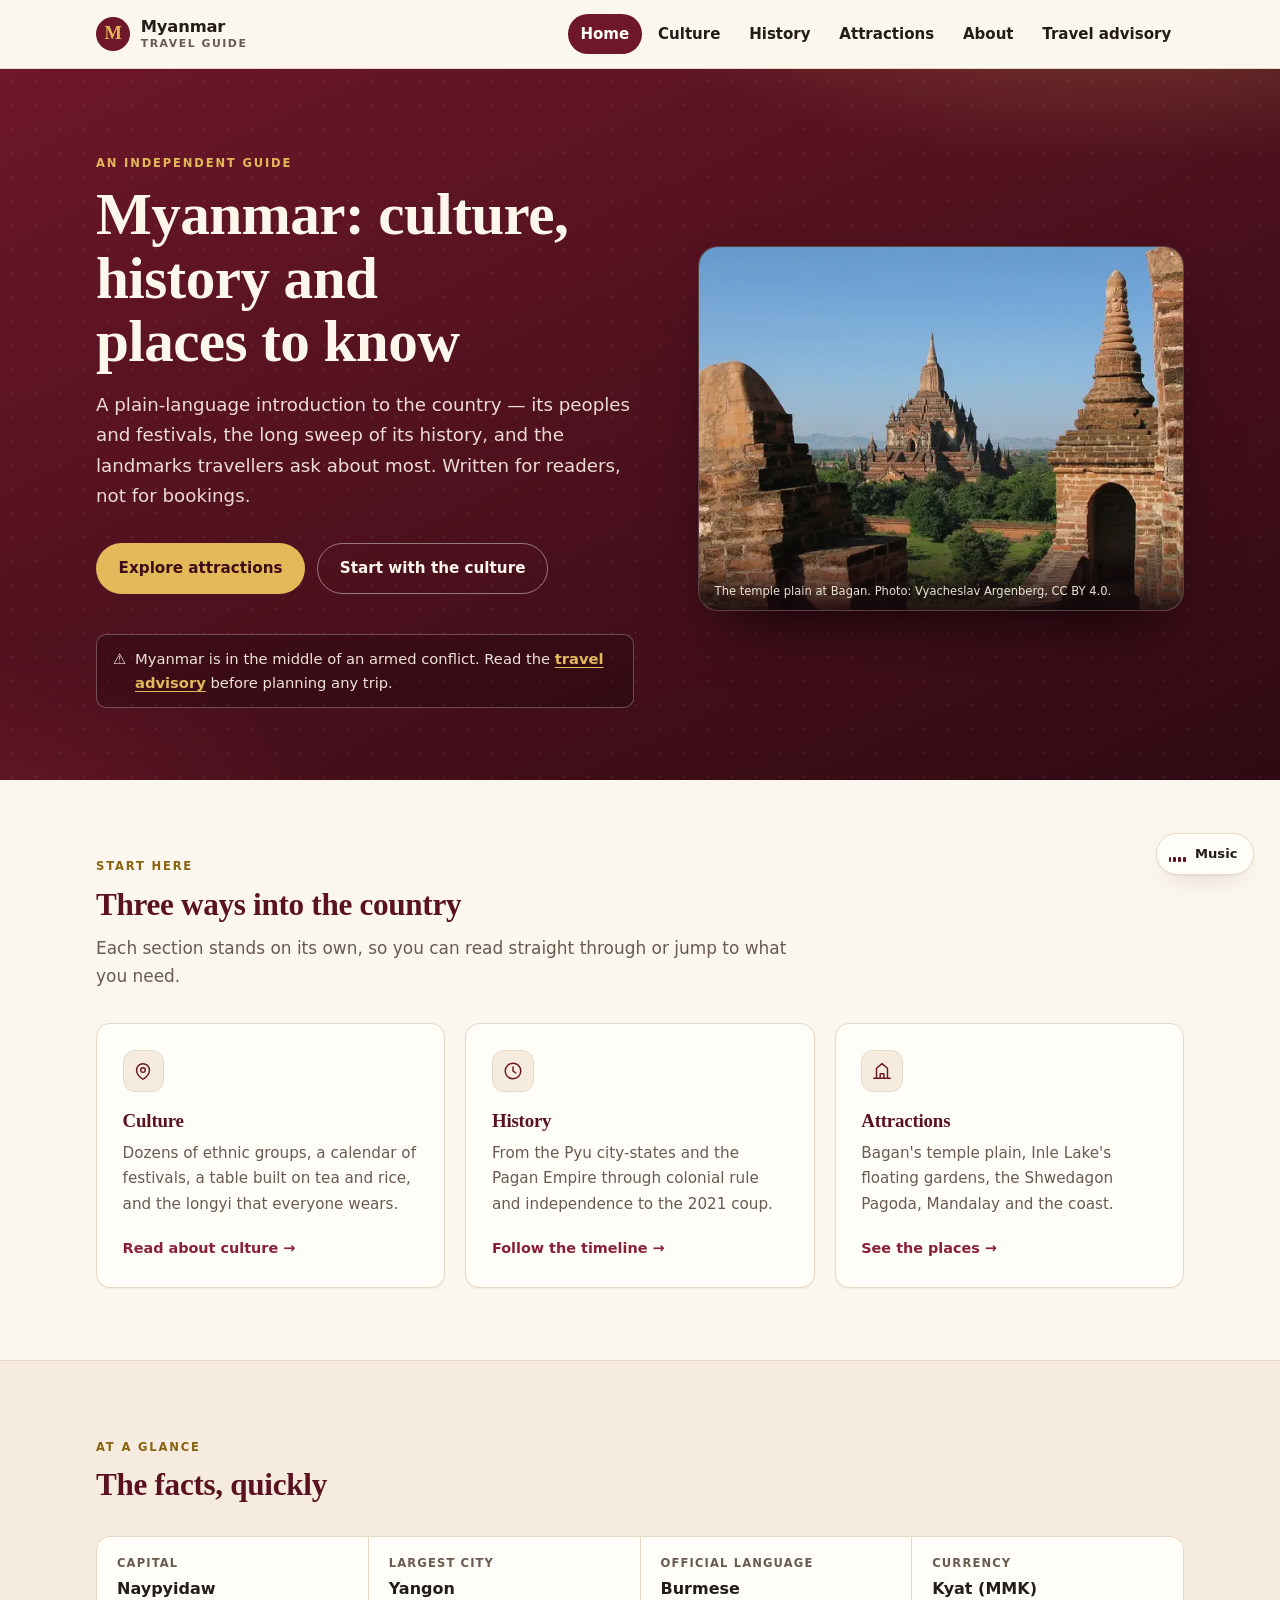
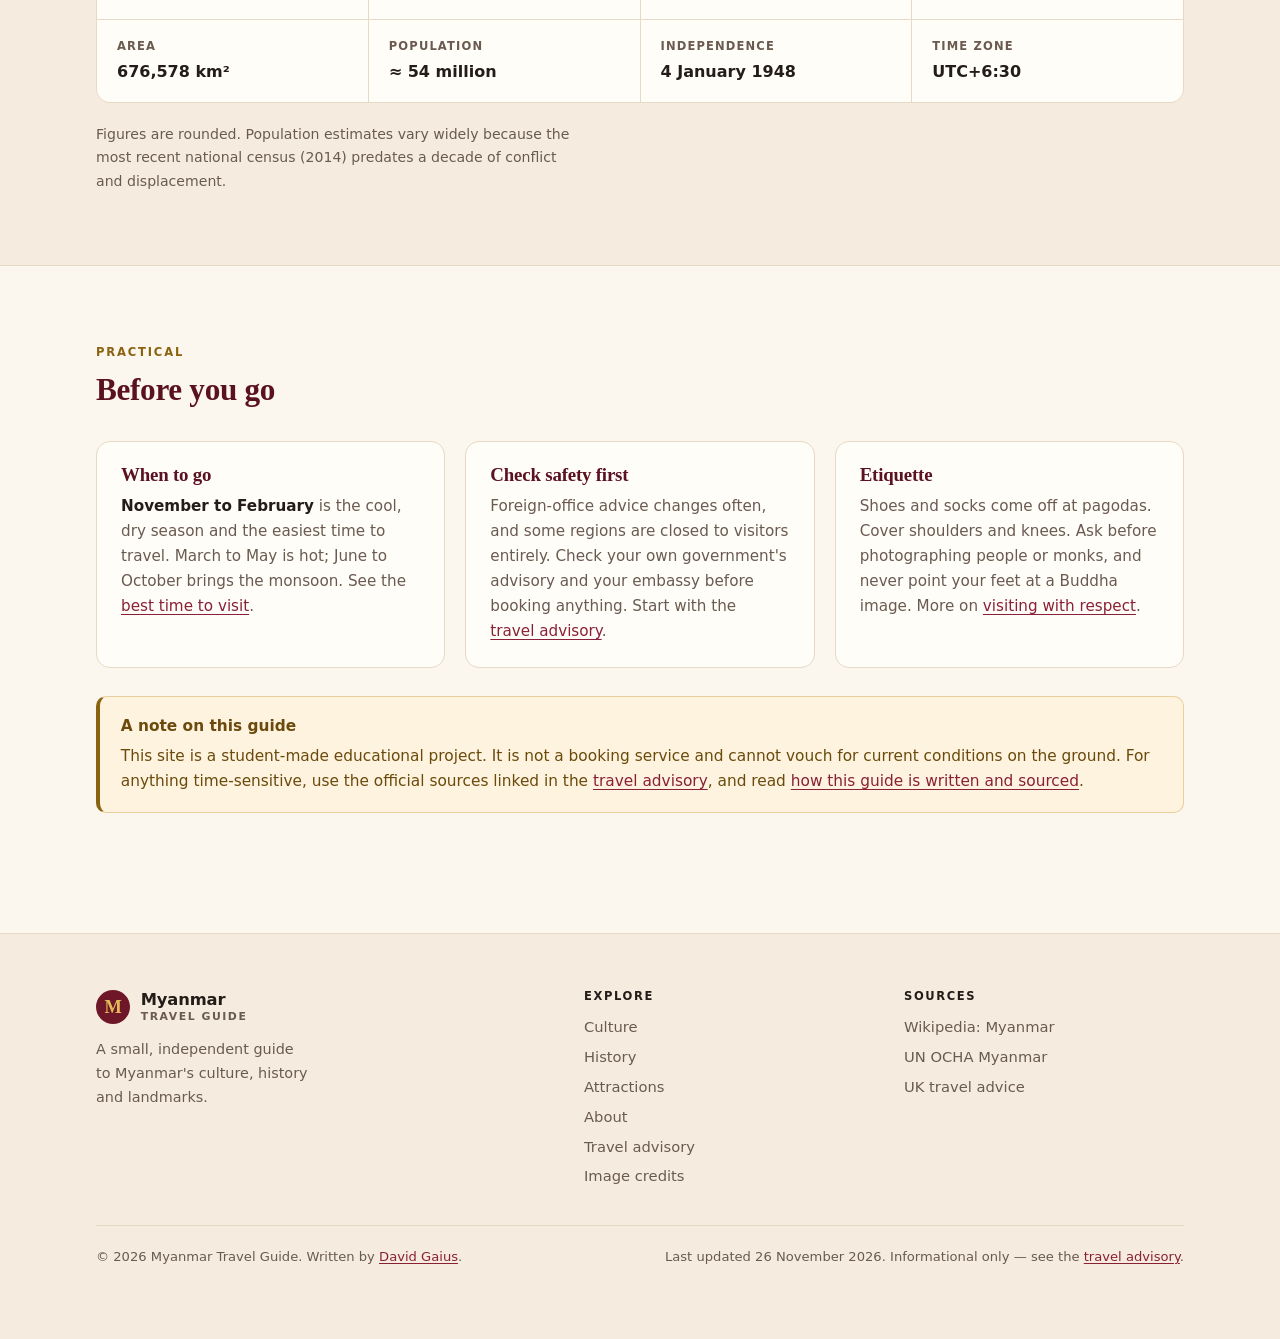
==== commit 49fcfd18: "Fix SEO and AEO issues: canonical Netlify host, trust pages, share images, WebP and caching (6b0839e" ====
--- a/index.html
+++ b/index.html
@@ -6,24 +6,39 @@
 	<meta name="viewport" content="width=device-width, initial-scale=1.0">
 	<title>Myanmar Travel Guide — culture, history and places to know</title>
 	<meta name="description" content="An independent, plain-language guide to Myanmar: its peoples and festivals, its history from the Pyu city-states to today, and the landmarks travellers ask about most.">
-	<link rel="canonical" href="https://davidtheimperial.github.io/myanmar-travel-guide/">
+	<link rel="canonical" href="https://myanmartravelguide.netlify.app/">
+	<meta name="author" content="David Gaius">
+	<meta name="robots" content="index, follow, max-image-preview:large">
 	<meta name="theme-color" content="#fbf6ee" media="(prefers-color-scheme: light)">
 	<meta name="theme-color" content="#141110" media="(prefers-color-scheme: dark)">
+
 	<meta property="og:type" content="website">
 	<meta property="og:site_name" content="Myanmar Travel Guide">
 	<meta property="og:title" content="Myanmar Travel Guide">
 	<meta property="og:description" content="An independent guide to Myanmar's culture, history and attractions — with a clear safety advisory.">
-	<meta property="og:url" content="https://davidtheimperial.github.io/myanmar-travel-guide/">
-	<link rel="icon" type="image/svg+xml" href="favicon.svg">
-	<link rel="stylesheet" href="styles.css">
-	<script src="app.js" defer></script>
+	<meta property="og:url" content="https://myanmartravelguide.netlify.app/">
+	<meta property="og:locale" content="en_GB">
+	<meta property="og:image" content="https://myanmartravelguide.netlify.app/assets/img/og/og-home.jpg">
+	<meta property="og:image:width" content="1200">
+	<meta property="og:image:height" content="630">
+	<meta property="og:image:alt" content="Brick stupas and temple spires across the Bagan plain at sunrise.">
+	<meta name="twitter:card" content="summary_large_image">
+	<meta name="twitter:title" content="Myanmar Travel Guide">
+	<meta name="twitter:description" content="An independent guide to Myanmar's culture, history and attractions — with a clear safety advisory.">
+	<meta name="twitter:image" content="https://myanmartravelguide.netlify.app/assets/img/og/og-home.jpg">
+	<meta name="twitter:image:alt" content="Brick stupas and temple spires across the Bagan plain at sunrise.">
+
+	<link rel="icon" type="image/svg+xml" href="/favicon.svg">
+	<link rel="apple-touch-icon" href="/favicon.svg">
+	<link rel="stylesheet" href="/styles.css">
+	<script src="/app.js" defer></script>
 </head>
 <body>
 	<a class="skip-link" href="#main">Skip to content</a>
 
 	<header class="site-header">
 		<div class="wrap header-inner">
-			<a class="brand" href="index.html">
+			<a class="brand" href="/">
 				<span class="brand-mark" aria-hidden="true">M</span>
 				<span class="brand-text">Myanmar <em>Travel Guide</em></span>
 			</a>
@@ -34,11 +49,12 @@
 
 			<nav class="site-nav" id="site-nav" aria-label="Main">
 				<ul>
-					<li><a href="index.html" aria-current="page">Home</a></li>
-					<li><a href="culture.html">Culture</a></li>
-					<li><a href="history.html">History</a></li>
-					<li><a href="attractions.html">Attractions</a></li>
-					<li><a href="disclaimer.html">Travel advisory</a></li>
+					<li><a href="/" aria-current="page">Home</a></li>
+					<li><a href="/culture">Culture</a></li>
+					<li><a href="/history">History</a></li>
+					<li><a href="/attractions">Attractions</a></li>
+					<li><a href="/about">About</a></li>
+					<li><a href="/disclaimer">Travel advisory</a></li>
 				</ul>
 			</nav>
 		</div>
@@ -52,17 +68,20 @@
 					<h1>Myanmar: culture, history and places to know</h1>
 					<p class="hero-lede">A plain-language introduction to the country — its peoples and festivals, the long sweep of its history, and the landmarks travellers ask about most. Written for readers, not for bookings.</p>
 					<div class="hero-actions">
-						<a class="btn btn-primary" href="attractions.html">Explore attractions</a>
-						<a class="btn btn-ghost" href="culture.html">Start with the culture</a>
+						<a class="btn btn-primary" href="/attractions">Explore attractions</a>
+						<a class="btn btn-ghost" href="/culture">Start with the culture</a>
 					</div>
 					<p class="hero-note">
 						<span aria-hidden="true">&#9888;</span>
-						<span>Myanmar is in the middle of an armed conflict. Read the <a href="disclaimer.html">travel advisory</a> before planning any trip.</span>
+						<span>Myanmar is in the middle of an armed conflict. Read the <a href="/disclaimer">travel advisory</a> before planning any trip.</span>
 					</p>
 				</div>
 
 				<figure class="hero-figure">
-					<img src="assets/img/bagan-hero.jpg" width="1600" height="899" alt="Brick stupas and temple spires spread across the Bagan plain." fetchpriority="high" decoding="async">
+					<picture>
+						<source type="image/webp" srcset="/assets/img/bagan-hero-480.webp 480w, /assets/img/bagan-hero-800.webp 800w, /assets/img/bagan-hero-1200.webp 1200w" sizes="(max-width: 860px) 100vw, 48vw">
+						<img src="/assets/img/bagan-hero.jpg" width="1600" height="899" alt="Brick stupas and temple spires spread across the Bagan plain." fetchpriority="high" decoding="async">
+					</picture>
 					<figcaption>The temple plain at Bagan. Photo: Vyacheslav Argenberg, CC BY 4.0.</figcaption>
 				</figure>
 			</div>
@@ -77,7 +96,7 @@
 				</div>
 
 				<div class="card-grid">
-					<a class="card" href="culture.html">
+					<a class="card" href="/culture">
 						<span class="card-icon" aria-hidden="true">
 							<svg viewBox="0 0 24 24" width="22" height="22" fill="none" stroke="currentColor" stroke-width="1.6" stroke-linecap="round" stroke-linejoin="round"><path d="M12 21s-7-4.3-7-9.5A7 7 0 0 1 12 4a7 7 0 0 1 7 7.5C19 16.7 12 21 12 21z"/><circle cx="12" cy="11" r="2.5"/></svg>
 						</span>
@@ -86,7 +105,7 @@
 						<span class="card-more">Read about culture <span aria-hidden="true">&rarr;</span></span>
 					</a>
 
-					<a class="card" href="history.html">
+					<a class="card" href="/history">
 						<span class="card-icon" aria-hidden="true">
 							<svg viewBox="0 0 24 24" width="22" height="22" fill="none" stroke="currentColor" stroke-width="1.6" stroke-linecap="round" stroke-linejoin="round"><circle cx="12" cy="12" r="8.5"/><path d="M12 7.5V12l3 2"/></svg>
 						</span>
@@ -95,7 +114,7 @@
 						<span class="card-more">Follow the timeline <span aria-hidden="true">&rarr;</span></span>
 					</a>
 
-					<a class="card" href="attractions.html">
+					<a class="card" href="/attractions">
 						<span class="card-icon" aria-hidden="true">
 							<svg viewBox="0 0 24 24" width="22" height="22" fill="none" stroke="currentColor" stroke-width="1.6" stroke-linecap="round" stroke-linejoin="round"><path d="M3 20h18M6 20V9l6-5 6 5v11"/><path d="M10 20v-5h4v5"/></svg>
 						</span>
@@ -139,21 +158,21 @@
 				<div class="card-grid">
 					<article class="panel">
 						<h3>When to go</h3>
-						<p><strong>November to February</strong> is the cool, dry season and the easiest time to travel. March to May is hot; June to October brings the monsoon.</p>
+						<p><strong>November to February</strong> is the cool, dry season and the easiest time to travel. March to May is hot; June to October brings the monsoon. See the <a href="/attractions#when">best time to visit</a>.</p>
 					</article>
 					<article class="panel">
 						<h3>Check safety first</h3>
-						<p>Foreign-office advice changes often, and some regions are closed to visitors entirely. Check your own government's advisory and your embassy before booking anything.</p>
+						<p>Foreign-office advice changes often, and some regions are closed to visitors entirely. Check your own government's advisory and your embassy before booking anything. Start with the <a href="/disclaimer">travel advisory</a>.</p>
 					</article>
 					<article class="panel">
 						<h3>Etiquette</h3>
-						<p>Shoes and socks come off at pagodas. Cover shoulders and knees. Ask before photographing people or monks, and never point your feet at a Buddha image.</p>
+						<p>Shoes and socks come off at pagodas. Cover shoulders and knees. Ask before photographing people or monks, and never point your feet at a Buddha image. More on <a href="/culture#etiquette">visiting with respect</a>.</p>
 					</article>
 				</div>
 
 				<div class="callout callout--warn">
 					<p class="callout-title">A note on this guide</p>
-					<p>This site is a student-made educational project. It is not a booking service and cannot vouch for current conditions on the ground. For anything time-sensitive, use the official sources linked in the <a href="disclaimer.html">travel advisory</a>.</p>
+					<p>This site is a student-made educational project. It is not a booking service and cannot vouch for current conditions on the ground. For anything time-sensitive, use the official sources linked in the <a href="/disclaimer">travel advisory</a>, and read <a href="/about">how this guide is written and sourced</a>.</p>
 				</div>
 			</div>
 		</section>
@@ -163,7 +182,7 @@
 		<div class="wrap">
 			<div class="footer-grid">
 				<div>
-					<a class="brand" href="index.html">
+					<a class="brand" href="/">
 						<span class="brand-mark" aria-hidden="true">M</span>
 						<span class="brand-text">Myanmar <em>Travel Guide</em></span>
 					</a>
@@ -173,11 +192,12 @@
 				<nav aria-label="Footer">
 					<h2 class="footer-heading">Explore</h2>
 					<ul class="footer-links">
-						<li><a href="culture.html">Culture</a></li>
-						<li><a href="history.html">History</a></li>
-						<li><a href="attractions.html">Attractions</a></li>
-						<li><a href="disclaimer.html">Travel advisory</a></li>
-						<li><a href="credits.html">Image credits</a></li>
+						<li><a href="/culture">Culture</a></li>
+						<li><a href="/history">History</a></li>
+						<li><a href="/attractions">Attractions</a></li>
+						<li><a href="/about">About</a></li>
+						<li><a href="/disclaimer">Travel advisory</a></li>
+						<li><a href="/credits">Image credits</a></li>
 					</ul>
 				</nav>
 
@@ -192,8 +212,8 @@
 			</div>
 
 			<div class="footer-legal">
-				<p>&copy; <span data-year>2026</span> Myanmar Travel Guide. Written by <a href="https://github.com/davidtheimperial" target="_blank" rel="noopener noreferrer">David Gaius</a>.</p>
-				<p>Informational only &mdash; see the <a href="disclaimer.html">travel advisory</a>.</p>
+				<p>&copy; <span data-year>2026</span> Myanmar Travel Guide. Written by <a href="/about">David Gaius</a>.</p>
+				<p>Last updated <time datetime="2026-11-26">26 November 2026</time>. Informational only &mdash; see the <a href="/disclaimer">travel advisory</a>.</p>
 			</div>
 		</div>
 	</footer>
@@ -201,11 +221,45 @@
 	<script type="application/ld+json">
 	{
 		"@context": "https://schema.org",
-		"@type": "WebSite",
-		"name": "Myanmar Travel Guide",
-		"url": "https://davidtheimperial.github.io/myanmar-travel-guide/",
-		"inLanguage": "en",
-		"description": "An independent guide to Myanmar's culture, history and attractions."
+		"@graph": [
+			{
+				"@type": "Organization",
+				"@id": "https://myanmartravelguide.netlify.app/#organization",
+				"name": "Myanmar Travel Guide",
+				"url": "https://myanmartravelguide.netlify.app/",
+				"logo": "https://myanmartravelguide.netlify.app/favicon.svg",
+				"description": "An independent, plain-language guide to Myanmar's culture, history and attractions."
+			},
+			{
+				"@type": "Person",
+				"@id": "https://myanmartravelguide.netlify.app/#author",
+				"name": "David Gaius",
+				"url": "https://github.com/davidtheimperial",
+				"description": "Independent writer and the author of the Myanmar Travel Guide."
+			},
+			{
+				"@type": "WebSite",
+				"@id": "https://myanmartravelguide.netlify.app/#website",
+				"url": "https://myanmartravelguide.netlify.app/",
+				"name": "Myanmar Travel Guide",
+				"inLanguage": "en",
+				"description": "An independent guide to Myanmar's culture, history and attractions.",
+				"publisher": { "@id": "https://myanmartravelguide.netlify.app/#organization" },
+				"author": { "@id": "https://myanmartravelguide.netlify.app/#author" }
+			},
+			{
+				"@type": "WebPage",
+				"@id": "https://myanmartravelguide.netlify.app/#webpage",
+				"url": "https://myanmartravelguide.netlify.app/",
+				"name": "Myanmar Travel Guide — culture, history and places to know",
+				"description": "An independent, plain-language guide to Myanmar: its peoples and festivals, its history, and the landmarks travellers ask about most.",
+				"isPartOf": { "@id": "https://myanmartravelguide.netlify.app/#website" },
+				"about": { "@id": "https://myanmartravelguide.netlify.app/#organization" },
+				"inLanguage": "en",
+				"datePublished": "2026-10-26",
+				"dateModified": "2026-11-26"
+			}
+		]
 	}
 	</script>
 	<button class="music-toggle" type="button" data-music-toggle aria-pressed="false" aria-label="Ambient music">
